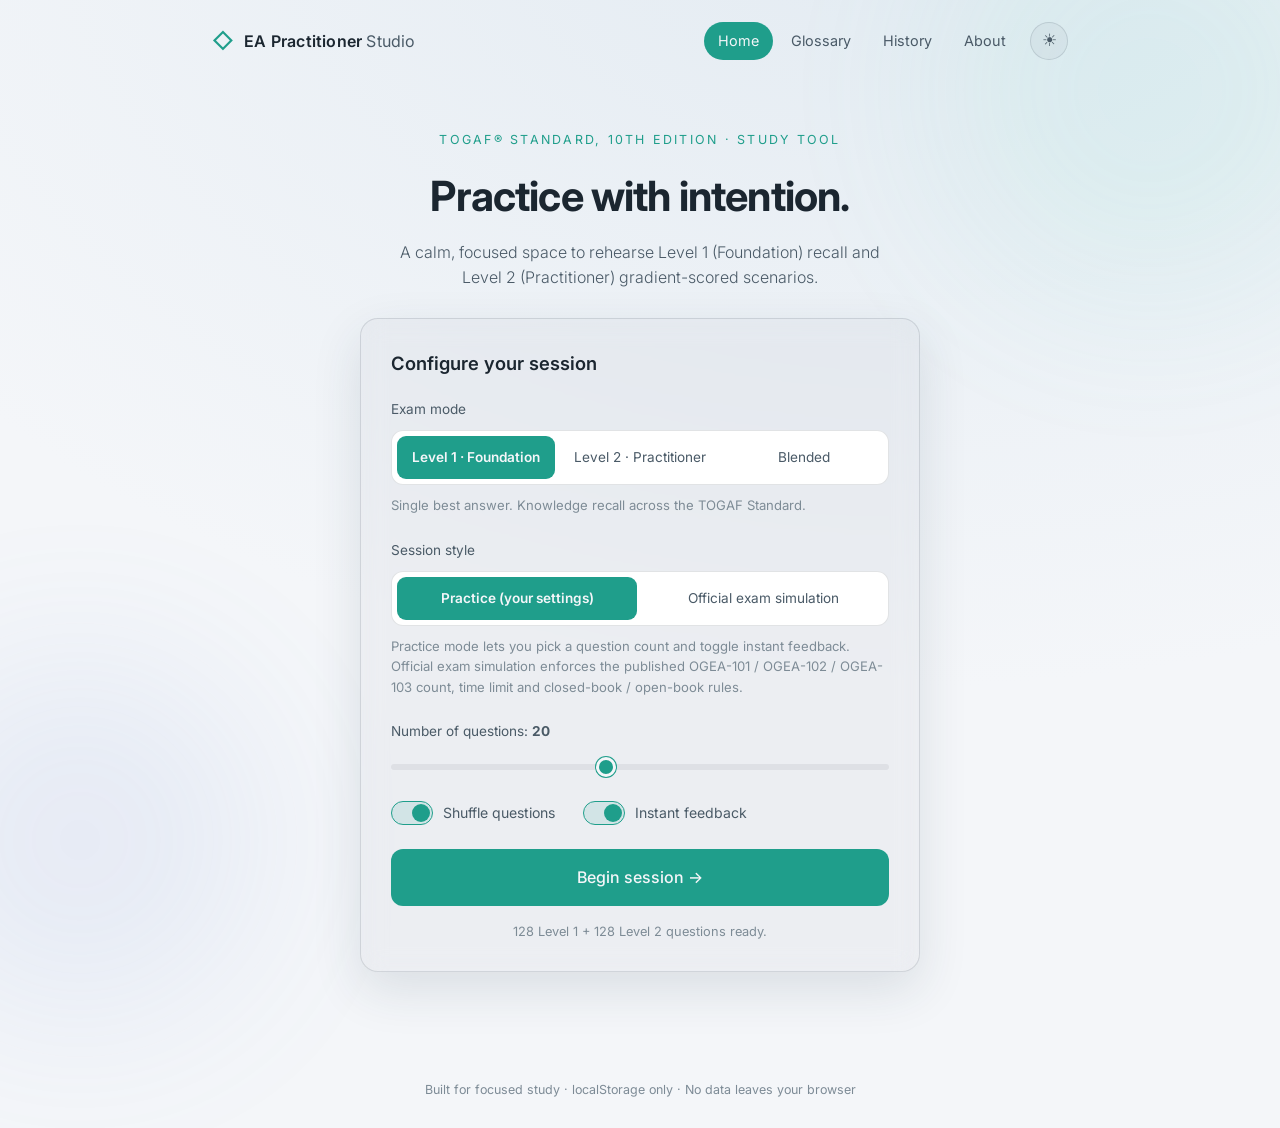
==== index.html @ 6265ef06 "Add files via upload" ====
<!DOCTYPE html>
<html lang="en">
<head>
  <meta charset="UTF-8" />
  <meta name="viewport" content="width=device-width, initial-scale=1.0" />
  <title>TOGAF® EA Practitioner — Mock Exam Studio</title>
  <link rel="icon" type="image/svg+xml" href="data:image/svg+xml,%3Csvg xmlns='http://www.w3.org/2000/svg' viewBox='0 0 64 64'%3E%3Crect width='64' height='64' rx='14' fill='%230f1418'/%3E%3Cpath d='M32 12 L50 44 L14 44 Z' fill='none' stroke='%237fd1c4' stroke-width='4' stroke-linejoin='round'/%3E%3Ccircle cx='32' cy='34' r='6' fill='%237fd1c4'/%3E%3C/svg%3E" />
  <link rel="preconnect" href="https://fonts.googleapis.com" />
  <link rel="preconnect" href="https://fonts.gstatic.com" crossorigin />
  <link href="https://fonts.googleapis.com/css2?family=Inter:wght@300;400;500;600;700&display=swap" rel="stylesheet" />
  <link rel="stylesheet" href="styles.css?v=8" />

  <script>
    // Apply saved/preferred theme before first paint to avoid a white-flash.
    // app.js syncs the toggle icon to whatever this script picked.
    (function () {
      try {
        var t = localStorage.getItem("togaf_exam_theme");
        if (!t) {
          t = (window.matchMedia && window.matchMedia("(prefers-color-scheme: light)").matches) ? "light" : "dark";
        }
        if (t === "light") document.documentElement.setAttribute("data-theme", "light");
      } catch (e) { /* ignore */ }
    })();
  </script>
</head>

<body>
  <div class="bg-orb orb-1"></div>
  <div class="bg-orb orb-2"></div>

  <header class="topbar">
    <div class="brand">
      <span class="brand-mark" aria-hidden="true">◇</span>
      <span class="brand-name">EA Practitioner <em>Studio</em></span>
    </div>
    <nav class="topnav" aria-label="Main navigation">
      <button type="button" class="nav-link" data-nav="home">Home</button>
      <button type="button" class="nav-link" data-nav="glossary">Glossary</button>
      <button type="button" class="nav-link" data-nav="history">History</button>
      <button type="button" class="nav-link" data-nav="about">About</button>
      <button type="button" class="theme-toggle" id="themeToggle" title="Toggle light / dark mode" aria-label="Toggle light or dark mode">
        <span class="theme-icon" aria-hidden="true">☾</span>
      </button>
    </nav>
  </header>

  <main id="app">

    <!-- HOME / SETUP -->
    <section class="view view-home" data-view="home">
      <div class="hero">
        <p class="eyebrow">TOGAF® Standard, 10th Edition · Study Tool</p>
        <h1>Practice with intention.</h1>
        <p class="sub">A calm, focused space to rehearse Level 1 (Foundation) recall and
          Level 2 (Practitioner) gradient-scored scenarios.</p>
      </div>

      <div class="card setup-card">
        <h2 class="card-title">Configure your session</h2>

        <div class="field">
          <span class="field-label" id="modeGroupLabel">Exam mode</span>
          <div class="seg" id="modeGroup" role="group" aria-labelledby="modeGroupLabel">
            <button type="button" class="seg-btn is-active" data-mode="1">Level 1 · Foundation</button>
            <button type="button" class="seg-btn" data-mode="2">Level 2 · Practitioner</button>
            <button type="button" class="seg-btn" data-mode="blended">Blended</button>
          </div>
          <p class="field-hint" id="modeHint">Single best answer. Knowledge recall across the TOGAF Standard.</p>
        </div>

        <div class="field">
          <span class="field-label" id="styleGroupLabel">Session style</span>
          <div class="seg" id="styleGroup" role="group" aria-labelledby="styleGroupLabel">
            <button type="button" class="seg-btn is-active" data-style="practice">Practice (your settings)</button>
            <button type="button" class="seg-btn" data-style="exam">Official exam simulation</button>
          </div>
          <p class="field-hint" id="styleHint">
            Practice mode lets you pick a question count and toggle instant feedback.
            Official exam simulation enforces the published OGEA-101 / OGEA-102 / OGEA-103
            count, time limit and closed-book / open-book rules.
          </p>
        </div>

        <div class="field" id="practiceFields">
          <label class="field-label" for="countRange">Number of questions: <strong id="countVal">20</strong></label>
          <input type="range" id="countRange" min="5" max="40" step="5" value="20" />
        </div>

        <div class="field field-row" id="practiceToggles">
          <label class="switch">
            <input type="checkbox" id="shuffleToggle" checked />
            <span class="switch-track"></span>
            <span class="switch-label">Shuffle questions</span>
          </label>
          <label class="switch">
            <input type="checkbox" id="instantToggle" checked />
            <span class="switch-track"></span>
            <span class="switch-label">Instant feedback</span>
          </label>
        </div>

        <div class="field exam-summary hidden" id="examSummary">
          <p class="field-hint" id="examSummaryText"></p>
        </div>

        <button type="button" class="btn btn-primary btn-lg" id="startBtn">Begin session →</button>
        <p class="bank-note" id="bankNote">Loading question banks…</p>
      </div>
    </section>

    <!-- QUIZ -->
    <section class="view view-quiz hidden" data-view="quiz">
      <div class="quiz-head">
        <div class="progress-meta">
          <span id="qCounter">Question 1 / 20</span>
          <span class="pill" id="qLevelPill">Level 1</span>
          <span class="pill pill-ghost" id="qTopic">Topic</span>
          <!-- Timer is intentionally aria-live="off" because it updates every
               second; #liveRegion below handles throttled announcements. -->
          <span class="pill pill-timer hidden" id="qTimer" aria-live="off">--:--</span>
        </div>
        <button type="button" class="btn btn-ghost btn-sm" id="quitBtn">Quit</button>
      </div>
      <div class="progress-bar"><div class="progress-fill" id="progressFill"></div></div>

      <div class="card quiz-card">
        <p class="q-text" id="qText"></p>
        <div class="options" id="optionsWrap"></div>
        <div class="feedback hidden" id="feedback"></div>
      </div>

      <div class="quiz-foot">
        <button type="button" class="btn btn-ghost" id="prevBtn">← Previous</button>
        <button type="button" class="btn btn-primary" id="nextBtn">Next →</button>
      </div>
    </section>

    <!-- RESULTS -->
    <section class="view view-results hidden" data-view="results">
      <div class="card result-card">
        <div class="score-ring" id="scoreRing">
          <div class="score-ring-inner">
            <span class="score-pct" id="scorePct">0%</span>
            <span class="score-lbl" id="scoreLbl">Score</span>
          </div>
        </div>
        <h2 id="resultVerdict">Session complete</h2>
        <p class="result-sub" id="resultSub"></p>
        <div class="result-stats" id="resultStats"></div>
        <div class="result-actions">
          <button type="button" class="btn btn-primary" id="reviewBtn">Review answers</button>
          <button type="button" class="btn btn-ghost" id="againBtn">New session</button>
        </div>
      </div>
      <div class="review-list hidden" id="reviewList" data-rendered="false"></div>
    </section>

    <!-- HISTORY -->
    <section class="view view-history hidden" data-view="history">
      <div class="view-header">
        <h2>Score history</h2>
        <div class="history-tools">
          <button type="button" class="btn btn-ghost btn-sm" id="exportBtn">Export JSON</button>
          <button type="button" class="btn btn-ghost btn-sm" id="clearBtn">Clear all</button>
        </div>
      </div>
      <div id="historyBody"></div>
    </section>

    <!-- GLOSSARY / DEFINITIONS -->
    <section class="view view-glossary hidden" data-view="glossary">
      <div class="view-header">
        <h2>Core concepts &amp; definitions</h2>
        <a class="btn btn-ghost btn-sm" href="https://pubs.opengroup.org/togaf-standard/" target="_blank" rel="noopener">Open TOGAF Standard ↗</a>
      </div>
      <p class="glossary-intro">Consult the building blocks of the TOGAF® Standard, 10th Edition. Each entry links
        to the relevant page of the official documentation. Use search or filter by category.</p>

      <div class="glossary-controls">
        <input type="search" id="glossarySearch" class="glossary-search" placeholder="Search terms (e.g. ADM, building block, governance)…" aria-label="Search glossary terms" />
        <div class="glossary-cats" id="glossaryCats" role="group" aria-label="Filter glossary by category"></div>
      </div>

      <!-- Recreated reference diagrams (original inline SVG, not copied artwork).
           SVG-scoped CSS lives in styles.css under "SVG diagram styling".
           Each card is click-to-zoom (see app.js wireDiagramZoom). -->
      <p class="diagram-hint">Click any diagram to enlarge.</p>
      <div class="diagram-deck" id="diagramDeck">
        <figure class="diagram-card">
          <figcaption>The ADM Cycle</figcaption>
          <svg viewBox="0 0 320 340" class="svg-diagram" role="img" aria-label="TOGAF ADM cycle diagram: Preliminary phase sits above the wheel of eight phases A through H, which connect clockwise around the central Requirements Management circle">
            <defs>
              <marker id="adm-arrowhead" markerWidth="8" markerHeight="8" refX="7" refY="3" orient="auto">
                <path d="M0,0 L7,3 L0,6 Z" fill="var(--accent)" />
              </marker>
            </defs>
            <g id="admRing"></g>
            <circle cx="160" cy="175" r="42" class="adm-core" />
            <text x="160" y="171" text-anchor="middle" class="adm-core-lbl">Requirements</text>
            <text x="160" y="185" text-anchor="middle" class="adm-core-lbl">Management</text>
          </svg>
        </figure>

        <figure class="diagram-card">
          <figcaption>Enterprise Continuum</figcaption>
          <svg viewBox="0 0 360 180" class="svg-diagram" role="img" aria-label="Enterprise Continuum diagram">
            <defs>
              <marker id="ec-arrowhead" markerWidth="8" markerHeight="8" refX="6" refY="3" orient="auto">
                <path d="M0,0 L6,3 L0,6 Z" fill="var(--accent)" />
              </marker>
            </defs>
            <text x="10" y="24" class="ec-row">Architecture Continuum</text>
            <rect x="10" y="30" width="70" height="34" rx="6" class="ec-box" /><text x="45" y="51" class="ec-lbl">Foundation</text>
            <rect x="98" y="30" width="70" height="34" rx="6" class="ec-box" /><text x="133" y="51" class="ec-lbl">Common</text>
            <rect x="186" y="30" width="70" height="34" rx="6" class="ec-box" /><text x="221" y="51" class="ec-lbl">Industry</text>
            <rect x="274" y="30" width="76" height="34" rx="6" class="ec-box" /><text x="312" y="51" class="ec-lbl">Org-Specific</text>
            <path d="M20 78 H 340" class="ec-arrow" marker-end="url(#ec-arrowhead)" />
            <text x="10" y="118" class="ec-row">Solutions Continuum</text>
            <rect x="10" y="124" width="70" height="34" rx="6" class="ec-box" /><text x="45" y="145" class="ec-lbl">Products</text>
            <rect x="98" y="124" width="70" height="34" rx="6" class="ec-box" /><text x="133" y="145" class="ec-lbl">Systems</text>
            <rect x="186" y="124" width="70" height="34" rx="6" class="ec-box" /><text x="221" y="145" class="ec-lbl">Industry</text>
            <rect x="274" y="124" width="76" height="34" rx="6" class="ec-box" /><text x="312" y="145" class="ec-lbl">Org-Specific</text>
          </svg>
        </figure>

        <figure class="diagram-card">
          <figcaption>ABB → realized by → SBB</figcaption>
          <svg viewBox="0 0 320 130" class="svg-diagram" role="img" aria-label="Building blocks relationship diagram">
            <defs>
              <marker id="bb-arrowhead" markerWidth="8" markerHeight="8" refX="6" refY="3" orient="auto">
                <path d="M0,0 L6,3 L0,6 Z" fill="var(--accent)" />
              </marker>
            </defs>
            <rect x="20" y="35" width="110" height="56" rx="10" class="bb-abb" />
            <text x="75" y="60" class="bb-lbl">ABB</text>
            <text x="75" y="76" class="bb-sub">requirements · logical</text>
            <path d="M132 63 H 188" class="bb-arrow" marker-end="url(#bb-arrowhead)" />
            <text x="160" y="54" class="bb-arrow-lbl">realized by</text>
            <rect x="190" y="35" width="110" height="56" rx="10" class="bb-sbb" />
            <text x="245" y="60" class="bb-lbl">SBB</text>
            <text x="245" y="76" class="bb-sub">product · physical</text>
          </svg>
        </figure>

        <figure class="diagram-card">
          <figcaption>Architecture Content Framework</figcaption>
          <svg viewBox="0 0 360 220" class="svg-diagram" role="img" aria-label="Architecture Content Framework: Deliverables contain Artifacts contain Building Blocks across the four architecture domains">
            <!-- Domain header band -->
            <rect x="10" y="10"  width="335" height="22" rx="5" class="cf-domain" />
            <text x="178" y="25" class="cf-domain-lbl">Business · Data · Application · Technology</text>
            <!-- Three nested layers -->
            <rect x="10" y="42"  width="335" height="55" rx="6" class="cf-deliv" />
            <text x="178" y="64" class="cf-lbl-h">Deliverables</text>
            <text x="178" y="82" class="cf-lbl-s">SoAW · Architecture Definition Document · Roadmap · Contract</text>
            <rect x="30" y="103" width="295" height="50" rx="6" class="cf-art" />
            <text x="178" y="124" class="cf-lbl-h">Artifacts</text>
            <text x="178" y="142" class="cf-lbl-s">Catalogs · Matrices · Diagrams</text>
            <rect x="50" y="160" width="255" height="50" rx="6" class="cf-bb" />
            <text x="178" y="181" class="cf-lbl-h">Building Blocks</text>
            <text x="178" y="199" class="cf-lbl-s">ABBs (logical) → realized by SBBs (physical)</text>
          </svg>
        </figure>

        <figure class="diagram-card">
          <figcaption>Architecture Repository</figcaption>
          <svg viewBox="0 0 420 250" class="svg-diagram" role="img" aria-label="Architecture Repository: six core parts holding architectures, requirements, references, standards, governance records, and solutions">
            <rect x="10" y="10" width="400" height="230" rx="10" class="repo-shell" />
            <text x="210" y="32" class="repo-title">Architecture Repository</text>
            <!-- 6 parts in a 3x2 grid (each box: 124w × 82h, 8px gutter) -->
            <g class="repo-cells">
              <rect x="22"  y="50"  width="124" height="82" rx="6" class="repo-cell" />
              <text x="84"  y="74"  class="repo-cell-h">Architecture</text>
              <text x="84"  y="90"  class="repo-cell-h">Landscape</text>
              <text x="84"  y="110" class="repo-cell-s">Strategic · Segment</text>
              <text x="84"  y="122" class="repo-cell-s">· Capability</text>

              <rect x="154" y="50"  width="124" height="82" rx="6" class="repo-cell" />
              <text x="216" y="74"  class="repo-cell-h">Architecture</text>
              <text x="216" y="90"  class="repo-cell-h">Requirements</text>
              <text x="216" y="110" class="repo-cell-s">authorised</text>
              <text x="216" y="122" class="repo-cell-s">requirements</text>

              <rect x="286" y="50"  width="124" height="82" rx="6" class="repo-cell" />
              <text x="348" y="74"  class="repo-cell-h">Reference</text>
              <text x="348" y="90"  class="repo-cell-h">Library</text>
              <text x="348" y="115" class="repo-cell-s">models · patterns</text>

              <rect x="22"  y="140" width="124" height="82" rx="6" class="repo-cell" />
              <text x="84"  y="164" class="repo-cell-h">Standards</text>
              <text x="84"  y="180" class="repo-cell-h">Library</text>
              <text x="84"  y="200" class="repo-cell-s">tech · biz ·</text>
              <text x="84"  y="212" class="repo-cell-s">regulatory</text>

              <rect x="154" y="140" width="124" height="82" rx="6" class="repo-cell" />
              <text x="216" y="164" class="repo-cell-h">Governance</text>
              <text x="216" y="180" class="repo-cell-h">Repository</text>
              <text x="216" y="200" class="repo-cell-s">decisions ·</text>
              <text x="216" y="212" class="repo-cell-s">dispensations</text>

              <rect x="286" y="140" width="124" height="82" rx="6" class="repo-cell" />
              <text x="348" y="164" class="repo-cell-h">Solutions</text>
              <text x="348" y="180" class="repo-cell-h">Landscape</text>
              <text x="348" y="205" class="repo-cell-s">deployed SBBs</text>
            </g>
          </svg>
        </figure>

        <figure class="diagram-card">
          <figcaption>ADM Iteration Cycles</figcaption>
          <svg viewBox="0 0 360 220" class="svg-diagram" role="img" aria-label="Four ADM iteration cycles: Context (Prelim and A), Development (B, C, D), Transition Planning (E and F), Governance (G and H)">
            <!-- Phase row -->
            <g class="iter-phases">
              <rect x="8"   y="80" width="34" height="36" rx="5" class="iter-ph" />
              <text x="25"  y="103" class="iter-ph-lbl">Pre</text>
              <rect x="48"  y="80" width="34" height="36" rx="5" class="iter-ph" />
              <text x="65"  y="103" class="iter-ph-lbl">A</text>
              <rect x="88"  y="80" width="34" height="36" rx="5" class="iter-ph iter-dev" />
              <text x="105" y="103" class="iter-ph-lbl">B</text>
              <rect x="128" y="80" width="34" height="36" rx="5" class="iter-ph iter-dev" />
              <text x="145" y="103" class="iter-ph-lbl">C</text>
              <rect x="168" y="80" width="34" height="36" rx="5" class="iter-ph iter-dev" />
              <text x="185" y="103" class="iter-ph-lbl">D</text>
              <rect x="208" y="80" width="34" height="36" rx="5" class="iter-ph" />
              <text x="225" y="103" class="iter-ph-lbl">E</text>
              <rect x="248" y="80" width="34" height="36" rx="5" class="iter-ph" />
              <text x="265" y="103" class="iter-ph-lbl">F</text>
              <rect x="288" y="80" width="34" height="36" rx="5" class="iter-ph" />
              <text x="305" y="103" class="iter-ph-lbl">G</text>
              <rect x="328" y="80" width="22" height="36" rx="5" class="iter-ph" />
              <text x="339" y="103" class="iter-ph-lbl">H</text>
            </g>
            <!-- Iteration brackets above (Context, Development) -->
            <path d="M12 64 H 82 V 76 H 12 Z" class="iter-bracket iter-ctx" />
            <text x="47"  y="58"  class="iter-bracket-lbl">Architecture Context</text>
            <path d="M92 64 H 202 V 76 H 92 Z" class="iter-bracket iter-devb" />
            <text x="147" y="58"  class="iter-bracket-lbl">Architecture Development</text>
            <!-- Iteration brackets below (Transition, Governance) -->
            <path d="M212 120 H 282 V 132 H 212 Z" class="iter-bracket iter-tran" />
            <text x="247" y="150" class="iter-bracket-lbl">Transition Planning</text>
            <path d="M292 120 H 350 V 132 H 292 Z" class="iter-bracket iter-gov" />
            <text x="321" y="150" class="iter-bracket-lbl">Governance</text>
            <text x="180" y="200" class="iter-foot">Requirements Management iterates throughout</text>
          </svg>
        </figure>

        <figure class="diagram-card">
          <figcaption>Architecture Landscape Levels</figcaption>
          <svg viewBox="0 0 360 210" class="svg-diagram" role="img" aria-label="Architecture Landscape: Strategic level is long-term and low detail, Segment is medium, Capability is short-term and high detail">
            <!-- Pyramid-style trapezoidal stack -->
            <polygon points="120,20 240,20 280,70 80,70"   class="land-strat" />
            <text x="180" y="50" class="land-lbl">Strategic</text>
            <polygon points="80,75 280,75 320,135 40,135"  class="land-seg" />
            <text x="180" y="110" class="land-lbl">Segment</text>
            <polygon points="40,140 320,140 355,200 5,200" class="land-cap" />
            <text x="180" y="175" class="land-lbl">Capability</text>
            <!-- Axis annotations -->
            <text x="345" y="35"  class="land-axis" text-anchor="end">long term · low detail</text>
            <text x="345" y="195" class="land-axis" text-anchor="end">short term · high detail</text>
          </svg>
        </figure>

        <figure class="diagram-card">
          <figcaption>Stakeholder Power / Interest</figcaption>
          <svg viewBox="0 0 360 220" class="svg-diagram" role="img" aria-label="Stakeholder Power versus Interest matrix: four quadrants — Keep Satisfied, Key Players, Minimal Effort, Keep Informed">
            <!-- Four quadrants -->
            <rect x="60"  y="20"  width="130" height="80" class="sm-q sm-ks" />
            <text x="125" y="50"  class="sm-q-h">Keep Satisfied</text>
            <text x="125" y="68"  class="sm-q-s">high power</text>
            <text x="125" y="82"  class="sm-q-s">low interest</text>
            <rect x="190" y="20"  width="130" height="80" class="sm-q sm-kp" />
            <text x="255" y="50"  class="sm-q-h">Key Players</text>
            <text x="255" y="68"  class="sm-q-s">high power</text>
            <text x="255" y="82"  class="sm-q-s">high interest · manage closely</text>
            <rect x="60"  y="100" width="130" height="80" class="sm-q sm-me" />
            <text x="125" y="130" class="sm-q-h">Minimal Effort</text>
            <text x="125" y="148" class="sm-q-s">low power</text>
            <text x="125" y="162" class="sm-q-s">low interest</text>
            <rect x="190" y="100" width="130" height="80" class="sm-q sm-ki" />
            <text x="255" y="130" class="sm-q-h">Keep Informed</text>
            <text x="255" y="148" class="sm-q-s">low power</text>
            <text x="255" y="162" class="sm-q-s">high interest</text>
            <!-- Axes -->
            <text x="40"  y="100" class="sm-axis" transform="rotate(-90 40 100)">Power</text>
            <text x="190" y="205" class="sm-axis" text-anchor="middle">Interest</text>
          </svg>
        </figure>

        <figure class="diagram-card">
          <figcaption>Architecture Partitioning</figcaption>
          <svg viewBox="0 0 360 200" class="svg-diagram" role="img" aria-label="Architecture Partitioning: four partition criteria — Subject Matter, Time, Depth, Maturity">
            <rect x="10" y="10" width="340" height="180" rx="10" class="part-shell" />
            <text x="180" y="34" class="part-title">Partitioning criteria</text>
            <g class="part-cells">
              <rect x="24"  y="50"  width="150" height="60" rx="6" class="part-cell" />
              <text x="99"  y="76"  class="part-cell-h">Subject Matter</text>
              <text x="99"  y="94"  class="part-cell-s">apps · depts · products · sites</text>

              <rect x="186" y="50"  width="150" height="60" rx="6" class="part-cell" />
              <text x="261" y="76"  class="part-cell-h">Time</text>
              <text x="261" y="94"  class="part-cell-s">baseline · transition · target</text>

              <rect x="24"  y="118" width="150" height="60" rx="6" class="part-cell" />
              <text x="99"  y="144" class="part-cell-h">Depth</text>
              <text x="99"  y="162" class="part-cell-s">summary → fully elaborated</text>

              <rect x="186" y="118" width="150" height="60" rx="6" class="part-cell" />
              <text x="261" y="144" class="part-cell-h">Maturity / Volatility</text>
              <text x="261" y="162" class="part-cell-s">stable vs. changing scope</text>
            </g>
          </svg>
        </figure>
      </div>

      <div class="glossary-list" id="glossaryList"></div>
    </section>

    <!-- ABOUT -->
    <section class="view view-about hidden" data-view="about">
      <div class="card about-card">
        <h2>About this tool</h2>
        <p>A self-study practice environment modeled on the format of the
          <strong>TOGAF® EA Practitioner</strong> certification (TOGAF Standard, 10th Edition).</p>
        <ul class="about-list">
          <li><strong>Level 1 (Foundation):</strong> single-best-answer recall questions, every item
            referenced back to the C220 evaluation bundle.</li>
          <li><strong>Level 2 (Practitioner):</strong> scenario questions with the official OGEA-102
            gradient: <strong>best = 5, second-best = 3, third-best = 1, distractor = 0</strong>.</li>
          <li><strong>Blended:</strong> mixes both levels in one practice session.</li>
          <li><strong>Official exam simulation:</strong> enforces the published OGEA-101 (40 q / 60 min /
            closed book), OGEA-102 (8 q / 90 min / open book) or OGEA-103 combined (48 q / 150 min)
            structure with a visible timer. Pass mark is 60% in each part.</li>
        </ul>
        <p class="disclaimer">⚠️ All questions are <strong>original study material</strong>.
          They are not real exam questions and reproduce no proprietary Open Group content.
          For authentic practice exams use The Open Group or accredited training providers.
          TOGAF® is a registered trademark of The Open Group.</p>
        <p class="disclaimer">Score history is stored locally in your browser (localStorage)
          and never leaves your machine. Use “Export JSON” in History to save a file copy.</p>
      </div>
    </section>

  </main>

  <!-- Diagram zoom modal — populated by app.js when a diagram card is clicked. -->
  <div id="diagramModal" class="diagram-modal hidden" role="dialog" aria-modal="true" aria-labelledby="diagramModalTitle">
    <div class="diagram-modal-backdrop" data-close="1"></div>
    <div class="diagram-modal-panel" role="document">
      <div class="diagram-modal-head">
        <h3 id="diagramModalTitle" class="diagram-modal-title"></h3>
        <button type="button" id="diagramModalClose" class="diagram-modal-close" aria-label="Close diagram">×</button>
      </div>
      <div id="diagramModalBody" class="diagram-modal-body"></div>
    </div>
  </div>

  <!-- Screen-reader announcer used by app.js for throttled timer milestones. -->
  <div id="liveRegion" class="sr-only" aria-live="polite" aria-atomic="true"></div>

  <footer class="footer">Built for focused study · localStorage only · No data leaves your browser</footer>

  <script src="data/questions_level1.js?v=3"></script>
  <script src="data/questions_level2.js?v=3"></script>
  <script src="data/glossary.js?v=3"></script>
  <script src="app.js?v=7"></script>
</body>
</html>
---- styles.css ----
:root {
  --bg: #0f1418;
  --bg-soft: #141b21;
  --surface: rgba(255, 255, 255, 0.04);
  --surface-2: rgba(255, 255, 255, 0.06);
  --border: rgba(255, 255, 255, 0.08);
  --text: #e8edf1;
  --text-dim: #9aa7b1;
  --text-faint: #6b7882;
  --accent: #7fd1c4;
  --accent-2: #a7b8d8;
  --accent-soft: rgba(127, 209, 196, 0.14);
  --good: #7fd1a4;
  --warn: #e6c27a;
  --bad: #e08a8a;
  --radius: 18px;
  --radius-sm: 12px;
  --shadow: 0 20px 60px rgba(0, 0, 0, 0.4);
  --ease: cubic-bezier(0.22, 1, 0.36, 1);
  --orb-opacity: 0.18;
  --body-grad-top: #1a242c;
}

/* ---------- light theme ---------- */
[data-theme="light"] {
  --bg: #f4f6f9;
  --bg-soft: #ffffff;
  --surface: rgba(15, 28, 40, 0.03);
  --surface-2: rgba(15, 28, 40, 0.06);
  --border: rgba(15, 28, 40, 0.12);
  --text: #1b2630;
  --text-dim: #4a5a67;
  --text-faint: #7d8b96;
  --accent: #1f9e8b;
  --accent-2: #5b6fa6;
  --accent-soft: rgba(31, 158, 139, 0.12);
  --good: #2f9e6a;
  --warn: #b8862f;
  --bad: #c75151;
  --shadow: 0 18px 50px rgba(31, 54, 74, 0.12);
  --orb-opacity: 0.10;
  --body-grad-top: #e3ebf2;
}

/* Smooth transition when switching themes. The `.review-item` / `.hist-row`
   selectors are intentionally omitted — long history or review lists would
   thrash on theme toggle. Inheritance handles their colour change. */
body, .card, .option, .seg, .btn {
  transition: background 0.3s var(--ease), color 0.3s var(--ease), border-color 0.3s var(--ease);
}

/* Visible focus ring for keyboard users; mouse-only clicks stay quiet. */
:focus-visible {
  outline: 2px solid var(--accent);
  outline-offset: 2px;
  border-radius: 4px;
}

/* Screen-reader-only live region (used by app.js for timer milestones). */
.sr-only {
  position: absolute;
  width: 1px; height: 1px;
  padding: 0; margin: -1px;
  overflow: hidden; clip: rect(0, 0, 0, 0);
  white-space: nowrap; border: 0;
}


* { box-sizing: border-box; margin: 0; padding: 0; }

body {
  font-family: 'Inter', system-ui, -apple-system, sans-serif;
  background: radial-gradient(1200px 800px at 70% -10%, var(--body-grad-top), var(--bg));

  color: var(--text);
  min-height: 100vh;
  line-height: 1.55;
  -webkit-font-smoothing: antialiased;
  overflow-x: hidden;
}

/* ambient orbs */
.bg-orb {
  position: fixed;
  border-radius: 50%;
  filter: blur(90px);
  opacity: var(--orb-opacity);
  z-index: 0;

  pointer-events: none;
}
.orb-1 { width: 420px; height: 420px; background: #5fd6c2; top: -120px; right: -80px; }
.orb-2 { width: 360px; height: 360px; background: #6f8fd6; bottom: -120px; left: -100px; }

/* topbar */
.topbar {
  position: relative; z-index: 2;
  display: flex; align-items: center; justify-content: space-between;
  padding: 22px 32px;
  max-width: 920px; margin: 0 auto;
}
.brand { display: flex; align-items: center; gap: 10px; font-weight: 600; letter-spacing: 0.2px; }
.brand-mark { color: var(--accent); font-size: 1.3rem; }
.brand-name em { color: var(--text-dim); font-style: normal; font-weight: 400; }
.topnav { display: flex; gap: 4px; }
.nav-link {
  background: none; border: none; color: var(--text-dim); cursor: pointer;
  font: inherit; font-size: 0.9rem; padding: 8px 14px; border-radius: 999px;
  transition: all 0.25s var(--ease);
}
.nav-link:hover { color: var(--text); background: var(--surface); }
.nav-link.is-active { color: var(--bg); background: var(--accent); }

/* theme toggle */
.theme-toggle {
  background: var(--surface); border: 1px solid var(--border);
  color: var(--text-dim); cursor: pointer;
  width: 38px; height: 38px; border-radius: 999px; margin-left: 6px;
  display: grid; place-items: center; font-size: 1.05rem;
  transition: all 0.25s var(--ease);
}
.theme-toggle:hover { color: var(--text); background: var(--surface-2); border-color: var(--accent); }
.theme-toggle .theme-icon { line-height: 1; }


main { position: relative; z-index: 1; max-width: 920px; margin: 0 auto; padding: 12px 32px 80px; }

.hidden { display: none !important; }

/* hero */
.hero { text-align: center; padding: 36px 0 28px; }
.eyebrow { color: var(--accent); font-size: 0.78rem; letter-spacing: 0.18em; text-transform: uppercase; margin-bottom: 14px; }
.hero h1 { font-size: 2.6rem; font-weight: 700; letter-spacing: -0.02em; margin-bottom: 12px; }
.hero .sub { color: var(--text-dim); max-width: 520px; margin: 0 auto; font-weight: 300; }

/* card */
.card {
  background: var(--surface);
  border: 1px solid var(--border);
  border-radius: var(--radius);
  padding: 30px;
  backdrop-filter: blur(12px);
  box-shadow: var(--shadow);
}
.card-title { font-size: 1.15rem; font-weight: 600; margin-bottom: 22px; }
.setup-card { max-width: 560px; margin: 0 auto; }

/* fields */
.field { margin-bottom: 24px; }
.field-label { display: block; font-size: 0.85rem; color: var(--text-dim); margin-bottom: 10px; }
.field-hint { font-size: 0.82rem; color: var(--text-faint); margin-top: 10px; }
.field-row { display: flex; gap: 28px; flex-wrap: wrap; }

/* segmented control */
.seg { display: flex; gap: 6px; background: var(--bg-soft); border: 1px solid var(--border); border-radius: var(--radius-sm); padding: 5px; }
.seg-btn {
  flex: 1; background: none; border: none; color: var(--text-dim); cursor: pointer;
  font: inherit; font-size: 0.85rem; padding: 11px 8px; border-radius: 9px;
  transition: all 0.25s var(--ease);
}
.seg-btn:hover { color: var(--text); }
.seg-btn.is-active { background: var(--accent); color: var(--bg); font-weight: 600; }

/* range */
input[type=range] {
  width: 100%; height: 6px; border-radius: 99px; appearance: none;
  background: var(--surface-2); outline: none; cursor: pointer;
}
input[type=range]::-webkit-slider-thumb {
  appearance: none; width: 20px; height: 20px; border-radius: 50%;
  background: var(--accent); border: 3px solid var(--bg); cursor: pointer;
  box-shadow: 0 0 0 1px var(--accent);
}

/* switch */
.switch { display: flex; align-items: center; gap: 10px; cursor: pointer; user-select: none; }
.switch input { display: none; }
.switch-track { width: 42px; height: 24px; border-radius: 99px; background: var(--surface-2); border: 1px solid var(--border); position: relative; transition: all 0.25s var(--ease); }
.switch-track::after { content: ''; position: absolute; top: 2px; left: 2px; width: 18px; height: 18px; border-radius: 50%; background: var(--text-faint); transition: all 0.25s var(--ease); }
.switch input:checked + .switch-track { background: var(--accent-soft); border-color: var(--accent); }
.switch input:checked + .switch-track::after { left: 20px; background: var(--accent); }
.switch-label { font-size: 0.88rem; color: var(--text-dim); }

/* buttons */
.btn { font: inherit; cursor: pointer; border-radius: var(--radius-sm); padding: 12px 22px; border: 1px solid transparent; transition: all 0.22s var(--ease); font-weight: 500; }
.btn:active { transform: translateY(1px); }
.btn-primary { background: var(--accent); color: var(--bg); }
.btn-primary:hover { box-shadow: 0 8px 24px var(--accent-soft); filter: brightness(1.05); }
.btn-ghost { background: transparent; border-color: var(--border); color: var(--text-dim); }
.btn-ghost:hover { color: var(--text); background: var(--surface); }
.btn-lg { width: 100%; padding: 15px; font-size: 1rem; }
.btn-sm { padding: 8px 14px; font-size: 0.82rem; }
.bank-note { text-align: center; font-size: 0.8rem; color: var(--text-faint); margin-top: 16px; }

/* quiz */
.quiz-head { display: flex; align-items: center; justify-content: space-between; margin: 14px 0; }
.progress-meta { display: flex; align-items: center; gap: 12px; font-size: 0.85rem; color: var(--text-dim); flex-wrap: wrap; }
.pill { background: var(--accent-soft); color: var(--accent); padding: 4px 12px; border-radius: 99px; font-size: 0.74rem; font-weight: 600; }
.pill-ghost { background: var(--surface-2); color: var(--text-dim); font-weight: 400; }
.pill-l2 { background: rgba(167, 184, 216, 0.16); color: var(--accent-2); }
.pill-timer { background: var(--surface-2); color: var(--text); font-family: ui-monospace, SFMono-Regular, Menlo, monospace; font-variant-numeric: tabular-nums; letter-spacing: 0.05em; }
.pill-timer.timer-warn { background: rgba(230, 194, 122, 0.18); color: var(--warn); }
.pill-timer.timer-crit { background: rgba(224, 138, 138, 0.18); color: var(--bad); }
.exam-summary { background: var(--surface-2); border: 1px solid var(--border); border-left: 3px solid var(--accent); padding: 12px 14px; border-radius: var(--radius-sm); }
.exam-summary p { margin: 0; color: var(--text); font-size: 0.86rem; }
.progress-bar { height: 5px; background: var(--surface-2); border-radius: 99px; overflow: hidden; margin-bottom: 22px; }
.progress-fill { height: 100%; width: 0%; background: linear-gradient(90deg, var(--accent), #9ad6cc); border-radius: 99px; transition: width 0.4s var(--ease); }

.quiz-card { animation: rise 0.4s var(--ease); }
@keyframes rise { from { opacity: 0; transform: translateY(10px); } to { opacity: 1; transform: none; } }
.q-text { font-size: 1.18rem; line-height: 1.5; margin-bottom: 24px; font-weight: 400; }
.q-text strong { color: var(--accent); font-weight: 600; }

.options { display: flex; flex-direction: column; gap: 12px; }
.option {
  display: flex; align-items: flex-start; gap: 14px; text-align: left;
  background: var(--bg-soft); border: 1px solid var(--border); border-radius: var(--radius-sm);
  padding: 16px 18px; cursor: pointer; font: inherit; color: var(--text);
  transition: all 0.2s var(--ease); width: 100%;
}
.option:hover:not(.locked) { border-color: var(--accent); background: var(--surface-2); }
.option .opt-key { flex-shrink: 0; width: 26px; height: 26px; border-radius: 7px; background: var(--surface-2); display: grid; place-items: center; font-size: 0.8rem; font-weight: 600; color: var(--text-dim); }
.option .opt-text { flex: 1; min-width: 0; }
.option.selected { border-color: var(--accent); background: var(--accent-soft); }
.option.selected .opt-key { background: var(--accent); color: var(--bg); }
.option.correct { border-color: var(--good); background: rgba(127, 209, 164, 0.12); }
.option.correct .opt-key { background: var(--good); color: var(--bg); }
.option.partial { border-color: var(--warn); background: rgba(230, 194, 122, 0.12); }
.option.partial .opt-key { background: var(--warn); color: var(--bg); }
.option.wrong { border-color: var(--bad); background: rgba(224, 138, 138, 0.1); }
.option.wrong .opt-key { background: var(--bad); color: var(--bg); }
.option.locked { cursor: default; }
.opt-score { margin-left: auto; font-size: 0.74rem; font-weight: 600; color: var(--text-faint); white-space: nowrap; }

.feedback { margin-top: 20px; padding: 16px 18px; border-radius: var(--radius-sm); background: var(--surface-2); border-left: 3px solid var(--accent); font-size: 0.9rem; color: var(--text-dim); animation: rise 0.3s var(--ease); }
.feedback strong { color: var(--text); }

.quiz-foot { display: flex; justify-content: space-between; margin-top: 22px; gap: 12px; }

/* results */
.result-card { text-align: center; max-width: 560px; margin: 24px auto; }
.score-ring { width: 150px; height: 150px; border-radius: 50%; margin: 0 auto 22px; display: grid; place-items: center; background: conic-gradient(var(--accent) var(--pct, 0%), var(--surface-2) 0); transition: all 0.8s var(--ease); }
.score-ring-inner { width: 116px; height: 116px; border-radius: 50%; background: var(--bg-soft); display: grid; place-items: center; }
.score-pct { font-size: 2rem; font-weight: 700; }
.score-lbl { font-size: 0.72rem; color: var(--text-faint); text-transform: uppercase; letter-spacing: 0.12em; }
#resultVerdict { font-size: 1.5rem; margin-bottom: 8px; }
.result-sub { color: var(--text-dim); margin-bottom: 22px; }
.result-stats { display: flex; justify-content: center; gap: 14px; flex-wrap: wrap; margin-bottom: 26px; }
.stat { background: var(--bg-soft); border: 1px solid var(--border); border-radius: var(--radius-sm); padding: 14px 20px; min-width: 96px; }
.stat-num { font-size: 1.4rem; font-weight: 700; }
.stat-lbl { font-size: 0.74rem; color: var(--text-faint); }
.result-actions { display: flex; gap: 12px; justify-content: center; }

.review-list { margin-top: 30px; display: flex; flex-direction: column; gap: 16px; }
.review-item { background: var(--surface); border: 1px solid var(--border); border-radius: var(--radius-sm); padding: 20px; }
.review-q { font-weight: 500; margin-bottom: 14px; }
.review-q strong { color: var(--accent); }
.review-opt { padding: 9px 14px; border-radius: 9px; font-size: 0.88rem; margin-bottom: 8px; border: 1px solid var(--border); display: flex; gap: 8px; }
.review-opt.correct { background: rgba(127,209,164,0.12); border-color: var(--good); }
.review-opt.partial { background: rgba(230,194,122,0.12); border-color: var(--warn); }
.review-opt.chosen-wrong { background: rgba(224,138,138,0.1); border-color: var(--bad); }
.review-expl { font-size: 0.84rem; color: var(--text-dim); margin-top: 10px; padding-top: 10px; border-top: 1px solid var(--border); }
.review-ref { font-size: 0.78rem; color: var(--text-faint); margin-top: 8px; font-style: italic; }
.review-ref strong { color: var(--text-dim); font-style: normal; }
.review-opt-score { margin-left: auto; color: var(--text-faint); }

/* history */
.view-header { display: flex; align-items: center; justify-content: space-between; margin: 18px 0 22px; }
.view-header h2 { font-size: 1.4rem; }
.history-tools { display: flex; gap: 8px; }
.hist-row { display: flex; align-items: center; gap: 16px; background: var(--surface); border: 1px solid var(--border); border-radius: var(--radius-sm); padding: 16px 20px; margin-bottom: 12px; }
.hist-badge { width: 52px; height: 52px; border-radius: 12px; display: grid; place-items: center; font-weight: 700; font-size: 1rem; flex-shrink: 0; color: var(--bg); }
.hist-badge-good { background: var(--good); }
.hist-badge-warn { background: var(--warn); }
.hist-badge-bad  { background: var(--bad); }
.hist-meta { flex: 1; min-width: 0; }
.hist-mode { font-weight: 600; }
.hist-date { font-size: 0.8rem; color: var(--text-faint); }
.hist-score { text-align: right; font-weight: 700; font-size: 1.1rem; }
.hist-score small { display: block; font-weight: 400; font-size: 0.74rem; color: var(--text-faint); }
.empty { text-align: center; color: var(--text-faint); padding: 50px 0; }

/* about */
.about-card { max-width: 640px; margin: 24px auto; }
.about-card h2 { margin-bottom: 16px; }
.about-card p { color: var(--text-dim); margin-bottom: 14px; }
.about-list { margin: 0 0 18px 18px; color: var(--text-dim); }
.about-list li { margin-bottom: 8px; }
.disclaimer { font-size: 0.84rem; color: var(--text-faint); background: var(--bg-soft); border-radius: var(--radius-sm); padding: 14px 16px; border: 1px solid var(--border); }

/* glossary */
.glossary-intro { color: var(--text-dim); max-width: 720px; margin-bottom: 22px; font-size: 0.92rem; }
.glossary-controls { display: flex; flex-direction: column; gap: 14px; margin-bottom: 26px; }
.glossary-search {
  width: 100%; font: inherit; font-size: 0.95rem; color: var(--text);
  background: var(--bg-soft); border: 1px solid var(--border); border-radius: var(--radius-sm);
  padding: 13px 16px; outline: none; transition: border-color 0.2s var(--ease);
}
.glossary-search:focus { border-color: var(--accent); }
.glossary-search::placeholder { color: var(--text-faint); }
.glossary-cats { display: flex; flex-wrap: wrap; gap: 8px; }
.cat-chip {
  font: inherit; font-size: 0.8rem; cursor: pointer; color: var(--text-dim);
  background: var(--surface); border: 1px solid var(--border); border-radius: 999px;
  padding: 6px 14px; transition: all 0.2s var(--ease);
}
.cat-chip:hover { color: var(--text); border-color: var(--accent); }
.cat-chip.is-active { background: var(--accent); color: var(--bg); border-color: var(--accent); font-weight: 600; }
.cat-chip-diagrams { border-style: dashed; }
.cat-chip-diagrams::before { content: "▦"; margin-right: 6px; opacity: 0.75; }

/* diagram deck */
.diagram-hint { font-size: 0.78rem; color: var(--text-faint); margin-bottom: 10px; font-style: italic; }
.diagram-deck { display: grid; grid-template-columns: repeat(auto-fit, minmax(240px, 1fr)); gap: 16px; margin-bottom: 30px; }
.diagram-deck-only { grid-template-columns: repeat(auto-fit, minmax(320px, 1fr)); gap: 20px; margin-bottom: 40px; }
.diagram-deck-only .svg-diagram { max-height: 320px; }
.diagram-card {
  background: var(--surface); border: 1px solid var(--border); border-radius: var(--radius-sm);
  padding: 18px; text-align: center;
  cursor: zoom-in; transition: all 0.2s var(--ease); position: relative;
}
.diagram-card:hover { border-color: var(--accent); transform: translateY(-2px); box-shadow: 0 6px 20px rgba(0,0,0,0.18); }
.diagram-card:focus-visible { border-color: var(--accent); outline: 2px solid var(--accent); outline-offset: 2px; }
.diagram-card::after {
  content: "⤢"; position: absolute; top: 8px; right: 10px;
  font-size: 0.85rem; color: var(--text-faint); opacity: 0;
  transition: opacity 0.2s var(--ease); pointer-events: none;
}
.diagram-card:hover::after, .diagram-card:focus-visible::after { opacity: 1; }
.diagram-card figcaption { font-size: 0.82rem; color: var(--text-dim); margin-bottom: 12px; font-weight: 600; }
.svg-diagram { width: 100%; height: auto; max-height: 240px; pointer-events: none; }

/* diagram zoom modal */
.diagram-modal {
  position: fixed; inset: 0; z-index: 1000;
  display: grid; place-items: center; padding: 24px;
  animation: fade-in 0.2s var(--ease);
}
@keyframes fade-in { from { opacity: 0; } to { opacity: 1; } }
.diagram-modal-backdrop {
  position: absolute; inset: 0;
  background: rgba(0, 0, 0, 0.6); backdrop-filter: blur(4px);
}
.diagram-modal-panel {
  position: relative; z-index: 1;
  background: var(--bg-soft); border: 1px solid var(--border); border-radius: var(--radius);
  box-shadow: var(--shadow);
  max-width: min(960px, 95vw); width: 100%;
  max-height: 92vh; display: flex; flex-direction: column;
  animation: rise 0.25s var(--ease);
}
.diagram-modal-head {
  display: flex; align-items: center; justify-content: space-between;
  padding: 18px 24px; border-bottom: 1px solid var(--border);
}
.diagram-modal-title { font-size: 1.05rem; font-weight: 600; color: var(--text); margin: 0; }
.diagram-modal-close {
  background: var(--surface); border: 1px solid var(--border);
  color: var(--text-dim); cursor: pointer;
  width: 36px; height: 36px; border-radius: 999px;
  display: grid; place-items: center; font-size: 1.4rem; line-height: 1;
  transition: all 0.2s var(--ease);
}
.diagram-modal-close:hover { color: var(--text); background: var(--surface-2); border-color: var(--accent); }
.diagram-modal-body {
  padding: 28px 32px; overflow: auto; display: grid; place-items: center;
  flex: 1; min-height: 0;
}
.svg-diagram-zoomed {
  width: 100%; height: auto;
  max-width: min(880px, 88vw);
  max-height: 72vh;
}

/* glossary entries */
.glossary-list { display: flex; flex-direction: column; gap: 12px; }
.gloss-item { background: var(--surface); border: 1px solid var(--border); border-radius: var(--radius-sm); padding: 18px 20px; }
.gloss-head { display: flex; align-items: baseline; gap: 12px; flex-wrap: wrap; margin-bottom: 8px; }
.gloss-term { font-size: 1.02rem; font-weight: 600; color: var(--text); }
.gloss-cat { font-size: 0.7rem; text-transform: uppercase; letter-spacing: 0.08em; color: var(--accent); background: var(--accent-soft); padding: 3px 10px; border-radius: 999px; }
.gloss-def { color: var(--text-dim); font-size: 0.92rem; margin-bottom: 12px; }
.gloss-doc { display: inline-flex; align-items: center; gap: 5px; font-size: 0.82rem; color: var(--accent); text-decoration: none; }
.gloss-doc:hover { text-decoration: underline; }
.gloss-empty { text-align: center; color: var(--text-faint); padding: 40px 0; }
mark { background: var(--accent-soft); color: var(--accent); border-radius: 3px; padding: 0 2px; }

.footer { position: relative; z-index: 1; text-align: center; color: var(--text-faint); font-size: 0.78rem; padding: 28px; }


@media (max-width: 560px) {
  .hero h1 { font-size: 2rem; }
  main, .topbar { padding-left: 18px; padding-right: 18px; }
  .seg { flex-direction: column; }
  .result-actions { flex-direction: column; }
}

/* ---------- SVG diagram styling ----------
   Scoped to .svg-diagram to keep these rules from leaking. Previously these
   lived inline inside <svg><defs><style> blocks in index.html. */
.svg-diagram .adm-seg { fill: var(--surface-2); stroke: var(--border); stroke-width: 1; }
.svg-diagram .adm-lbl { fill: var(--text-dim); font-size: 8.5px; font-family: Inter, sans-serif; }
.svg-diagram .adm-lbl-key { fill: var(--accent); font-size: 10px; font-weight: 700; font-family: Inter, sans-serif; }
.svg-diagram .adm-core { fill: var(--accent-soft); stroke: var(--accent); }
.svg-diagram .adm-core-lbl { fill: var(--accent); font-size: 10px; font-weight: 600; font-family: Inter, sans-serif; }
.svg-diagram .adm-arrow { fill: none; stroke: var(--accent); stroke-width: 1.5; opacity: 0.7; }
.svg-diagram .adm-prelim { fill: var(--accent-soft); stroke: var(--accent); stroke-width: 1.5; }
.svg-diagram .adm-prelim-lbl { fill: var(--accent); font-size: 11px; font-weight: 700; font-family: Inter, sans-serif; }
.svg-diagram .adm-connector { fill: none; stroke: var(--accent); stroke-width: 1.5; opacity: 0.85; }

.svg-diagram .ec-box { fill: var(--surface-2); stroke: var(--border); }
.svg-diagram .ec-lbl { fill: var(--text); font-size: 11px; font-family: Inter, sans-serif; text-anchor: middle; }
.svg-diagram .ec-row { fill: var(--text-dim); font-size: 10px; font-family: Inter, sans-serif; }
.svg-diagram .ec-arrow { fill: none; stroke: var(--accent); stroke-width: 2; }

.svg-diagram .bb-abb { fill: var(--accent-soft); stroke: var(--accent); }
.svg-diagram .bb-sbb { fill: var(--surface-2); stroke: var(--border); }
.svg-diagram .bb-lbl { fill: var(--text); font-size: 12px; font-family: Inter, sans-serif; text-anchor: middle; }
.svg-diagram .bb-sub { fill: var(--text-dim); font-size: 9px; font-family: Inter, sans-serif; text-anchor: middle; }
.svg-diagram .bb-arrow { fill: none; stroke: var(--accent); stroke-width: 2; }
.svg-diagram .bb-arrow-lbl { fill: var(--text-dim); font-size: 10px; font-family: Inter, sans-serif; text-anchor: middle; }

/* Content Framework */
.svg-diagram .cf-domain { fill: var(--accent); }
.svg-diagram .cf-domain-lbl { fill: var(--bg); font-size: 11px; font-weight: 600; font-family: Inter, sans-serif; text-anchor: middle; }
.svg-diagram .cf-deliv { fill: var(--surface-2); stroke: var(--border); }
.svg-diagram .cf-art   { fill: var(--accent-soft); stroke: var(--accent); }
.svg-diagram .cf-bb    { fill: var(--surface-2); stroke: var(--accent-2); }
.svg-diagram .cf-lbl-h { fill: var(--text); font-size: 12px; font-weight: 600; font-family: Inter, sans-serif; text-anchor: middle; }
.svg-diagram .cf-lbl-s { fill: var(--text-dim); font-size: 9.5px; font-family: Inter, sans-serif; text-anchor: middle; }

/* Architecture Repository */
.svg-diagram .repo-shell { fill: var(--surface); stroke: var(--border); }
.svg-diagram .repo-title { fill: var(--accent); font-size: 12px; font-weight: 600; font-family: Inter, sans-serif; text-anchor: middle; }
.svg-diagram .repo-cell  { fill: var(--bg-soft); stroke: var(--border); }
.svg-diagram .repo-cell-h { fill: var(--text); font-size: 10.5px; font-weight: 600; font-family: Inter, sans-serif; text-anchor: middle; }
.svg-diagram .repo-cell-s { fill: var(--text-dim); font-size: 8.5px; font-family: Inter, sans-serif; text-anchor: middle; }

/* Iteration cycles */
.svg-diagram .iter-ph     { fill: var(--surface-2); stroke: var(--border); }
.svg-diagram .iter-dev    { fill: var(--accent-soft); stroke: var(--accent); }
.svg-diagram .iter-ph-lbl { fill: var(--text); font-size: 11px; font-weight: 600; font-family: Inter, sans-serif; text-anchor: middle; }
.svg-diagram .iter-bracket     { fill: var(--accent-soft); stroke: var(--accent); opacity: 0.7; }
.svg-diagram .iter-ctx, .svg-diagram .iter-tran { fill: rgba(167, 184, 216, 0.20); stroke: var(--accent-2); }
.svg-diagram .iter-bracket-lbl { fill: var(--text-dim); font-size: 9px; font-family: Inter, sans-serif; text-anchor: middle; font-weight: 600; }
.svg-diagram .iter-foot { fill: var(--text-faint); font-size: 9px; font-style: italic; font-family: Inter, sans-serif; text-anchor: middle; }

/* Architecture Landscape (stacked trapezoids) */
.svg-diagram .land-strat { fill: var(--accent-soft); stroke: var(--accent); }
.svg-diagram .land-seg   { fill: rgba(167, 184, 216, 0.18); stroke: var(--accent-2); }
.svg-diagram .land-cap   { fill: var(--surface-2); stroke: var(--border); }
.svg-diagram .land-lbl   { fill: var(--text); font-size: 12px; font-weight: 600; font-family: Inter, sans-serif; text-anchor: middle; }
.svg-diagram .land-axis  { fill: var(--text-faint); font-size: 9px; font-style: italic; font-family: Inter, sans-serif; }

/* Stakeholder Power / Interest matrix */
.svg-diagram .sm-q    { stroke: var(--border); }
.svg-diagram .sm-ks   { fill: rgba(230, 194, 122, 0.16); }
.svg-diagram .sm-kp   { fill: var(--accent-soft); stroke: var(--accent); }
.svg-diagram .sm-me   { fill: var(--surface-2); }
.svg-diagram .sm-ki   { fill: rgba(167, 184, 216, 0.16); }
.svg-diagram .sm-q-h  { fill: var(--text); font-size: 12px; font-weight: 600; font-family: Inter, sans-serif; text-anchor: middle; }
.svg-diagram .sm-q-s  { fill: var(--text-dim); font-size: 9px; font-family: Inter, sans-serif; text-anchor: middle; }
.svg-diagram .sm-axis { fill: var(--accent); font-size: 10px; font-weight: 600; font-family: Inter, sans-serif; }

/* Architecture Partitioning */
.svg-diagram .part-shell { fill: var(--surface); stroke: var(--border); }
.svg-diagram .part-title { fill: var(--accent); font-size: 12px; font-weight: 600; font-family: Inter, sans-serif; text-anchor: middle; }
.svg-diagram .part-cell   { fill: var(--bg-soft); stroke: var(--border); }
.svg-diagram .part-cell-h { fill: var(--text); font-size: 11px; font-weight: 600; font-family: Inter, sans-serif; text-anchor: middle; }
.svg-diagram .part-cell-s { fill: var(--text-dim); font-size: 9px; font-family: Inter, sans-serif; text-anchor: middle; }
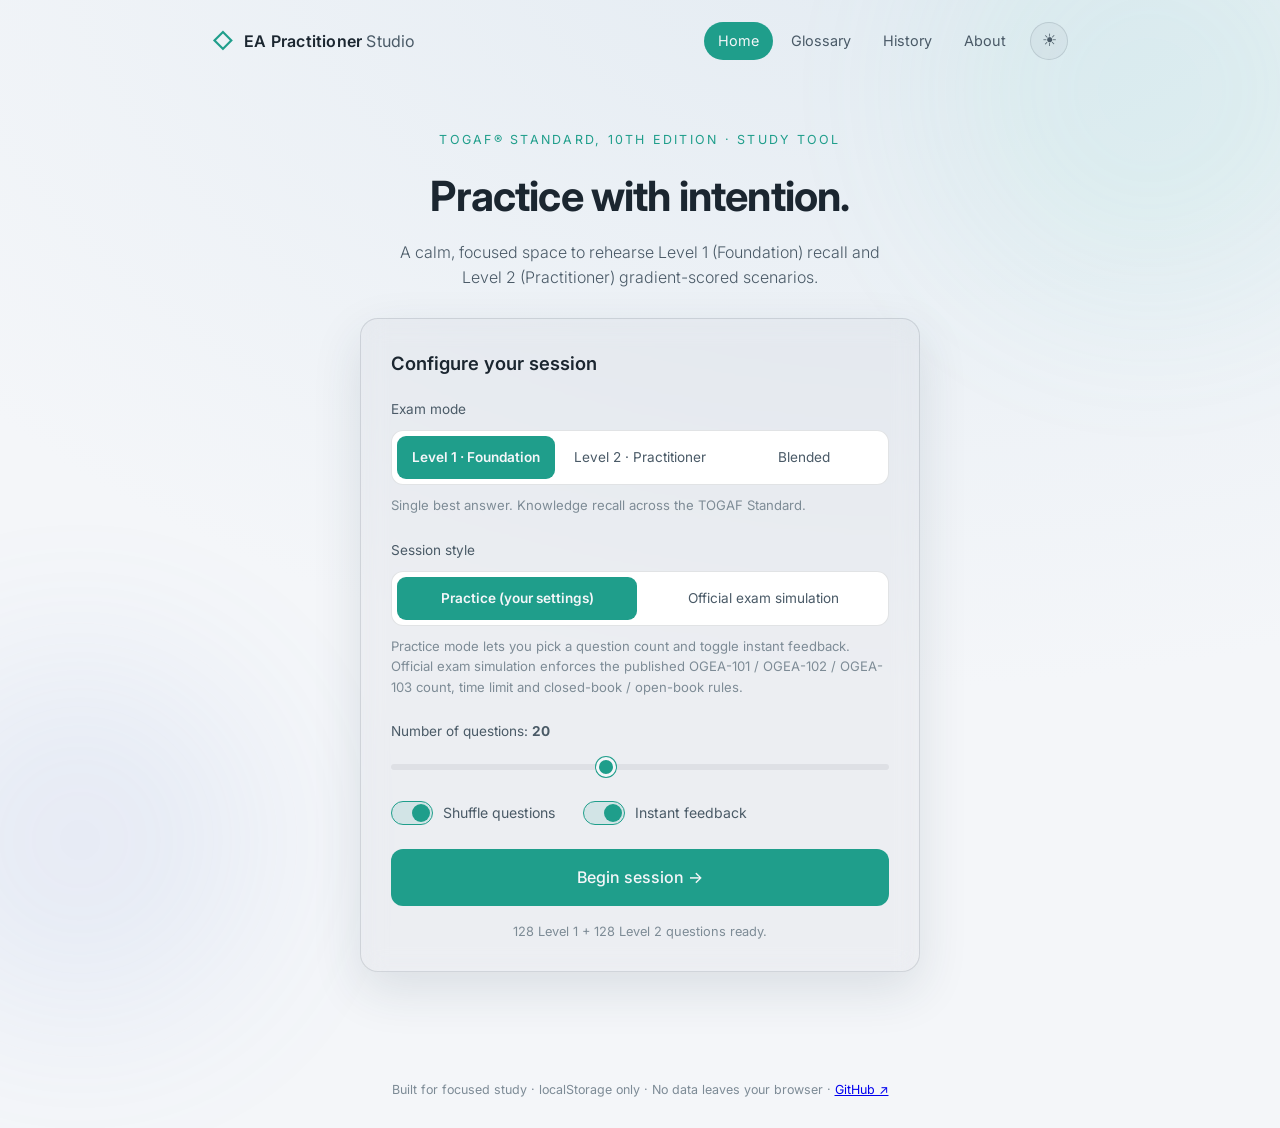
==== commit a522c14d: "Add files via upload" ====
--- a/index.html
+++ b/index.html
@@ -3,12 +3,79 @@
 <head>
   <meta charset="UTF-8" />
   <meta name="viewport" content="width=device-width, initial-scale=1.0" />
-  <title>TOGAF® EA Practitioner — Mock Exam Studio</title>
-  <link rel="icon" type="image/svg+xml" href="data:image/svg+xml,%3Csvg xmlns='http://www.w3.org/2000/svg' viewBox='0 0 64 64'%3E%3Crect width='64' height='64' rx='14' fill='%230f1418'/%3E%3Cpath d='M32 12 L50 44 L14 44 Z' fill='none' stroke='%237fd1c4' stroke-width='4' stroke-linejoin='round'/%3E%3Ccircle cx='32' cy='34' r='6' fill='%237fd1c4'/%3E%3C/svg%3E" />
+  <title>TOGAF® EA Practitioner Mock Exam Studio — Free OGEA-101 / OGEA-102 / OGEA-103 practice with 256 questions, ADM reference & diagrams</title>
+
+  <!-- ====================  SEO / discoverability  ====================
+       Canonical URL is the GitHub Pages address for this repo. The og:image
+       reuses the favicon; for a richer 1200x630 social banner, save it as
+       data/og-banner.svg and point og:image / twitter:image at it. -->
+  <meta name="description" content="Free, browser-based TOGAF Enterprise Architecture Practitioner mock-exam app aligned to TOGAF Standard 10th Edition. 128 Level 1 (Foundation) recall questions + 128 Level 2 (Practitioner) gradient-scored scenarios with the official OGEA-102 5/3/1/0 scoring, an Official Exam Simulation mode (OGEA-101/102/103 timer + pass mark), an ADM phase reference (objective, inputs, steps, outputs per phase) and 10 inline TOGAF reference diagrams. Open from file:// — no server, no tracking." />
+  <meta name="keywords" content="TOGAF, TOGAF 10, TOGAF Standard 10th Edition, TOGAF mock exam, TOGAF Practitioner, TOGAF Foundation, OGEA-101, OGEA-102, OGEA-103, Enterprise Architecture, ADM, Architecture Development Method, EA Practitioner exam, TOGAF practice questions, TOGAF study guide, Open Group" />
+  <meta name="author" content="TOGAF EA Practitioner Mock Exam Studio (open-source study tool)" />
+  <meta name="robots" content="index, follow, max-image-preview:large, max-snippet:-1" />
+  <meta name="theme-color" content="#0f1418" media="(prefers-color-scheme: dark)" />
+  <meta name="theme-color" content="#f4f6f9" media="(prefers-color-scheme: light)" />
+
+  <!-- Open Graph (Facebook, LinkedIn, Slack, Discord, etc.) -->
+  <meta property="og:type" content="website" />
+  <meta property="og:site_name" content="TOGAF EA Practitioner Mock Exam Studio" />
+  <meta property="og:title" content="TOGAF® EA Practitioner — Free Mock Exam Studio (TOGAF 10)" />
+  <meta property="og:description" content="Practice OGEA-101, OGEA-102 and OGEA-103 with 256 original study questions, the official 5/3/1/0 gradient, exam-mode timer, ADM phase reference and 10 inline reference diagrams. Runs from file://. No server, no tracking." />
+  <meta property="og:url" content="https://csahli.github.io/TOGAF_EA_10_Prep/" />
+  <meta property="og:image" content="https://csahli.github.io/TOGAF_EA_10_Prep/favicon.svg" />
+  <meta property="og:image:alt" content="TOGAF EA Practitioner Mock Exam Studio logo" />
+  <meta property="og:locale" content="en_US" />
+
+  <!-- Twitter / X card -->
+  <meta name="twitter:card" content="summary" />
+  <meta name="twitter:title" content="TOGAF® EA Practitioner — Free Mock Exam Studio (TOGAF 10)" />
+  <meta name="twitter:description" content="256 practice questions for OGEA-101 / OGEA-102 / OGEA-103, official 5/3/1/0 scoring, exam-mode timer, ADM phase reference, 10 diagrams. Browser-only, no tracking." />
+  <meta name="twitter:image" content="https://csahli.github.io/TOGAF_EA_10_Prep/favicon.svg" />
+  <meta name="twitter:image:alt" content="TOGAF EA Practitioner Mock Exam Studio logo" />
+
+  <!-- Canonical URL (GitHub Pages). -->
+  <link rel="canonical" href="https://csahli.github.io/TOGAF_EA_10_Prep/" />
+
+  <!-- JSON-LD structured data: helps Google understand this is a free
+       educational web app for a specific exam, not generic content. -->
+  <script type="application/ld+json">
+  {
+    "@context": "https://schema.org",
+    "@type": "WebApplication",
+    "name": "TOGAF EA Practitioner Mock Exam Studio",
+    "alternateName": ["TOGAF 10 Mock Exam", "OGEA-101 OGEA-102 Practice", "TOGAF EA Practitioner Practice Exam"],
+    "description": "Browser-based study tool for the TOGAF Enterprise Architecture Foundation (OGEA-101) and Practitioner (OGEA-102) exams. 128 Foundation questions + 128 gradient-scored Practitioner scenarios aligned to TOGAF Standard, 10th Edition.",
+    "applicationCategory": "EducationalApplication",
+    "applicationSubCategory": "Test Preparation",
+    "educationalUse": ["exam preparation", "self-study"],
+    "operatingSystem": "Any (modern web browser)",
+    "browserRequirements": "Requires a modern browser with JavaScript and localStorage",
+    "isAccessibleForFree": true,
+    "offers": {
+      "@type": "Offer",
+      "price": "0",
+      "priceCurrency": "USD"
+    },
+    "inLanguage": "en",
+    "about": [
+      { "@type": "Thing", "name": "TOGAF Standard, 10th Edition" },
+      { "@type": "Thing", "name": "Enterprise Architecture" },
+      { "@type": "Thing", "name": "Architecture Development Method (ADM)" }
+    ],
+    "audience": {
+      "@type": "EducationalAudience",
+      "educationalRole": "student"
+    },
+    "license": "https://opensource.org/licenses/MIT"
+  }
+  </script>
+  <!-- =================  end SEO / discoverability  ================= -->
+
+  <link rel="icon" type="image/svg+xml" href="favicon.svg" />
   <link rel="preconnect" href="https://fonts.googleapis.com" />
   <link rel="preconnect" href="https://fonts.gstatic.com" crossorigin />
   <link href="https://fonts.googleapis.com/css2?family=Inter:wght@300;400;500;600;700&display=swap" rel="stylesheet" />
-  <link rel="stylesheet" href="styles.css?v=8" />
+  <link rel="stylesheet" href="styles.css?v=16" />
 
   <script>
     // Apply saved/preferred theme before first paint to avoid a white-flash.
@@ -182,234 +249,20 @@
         <div class="glossary-cats" id="glossaryCats" role="group" aria-label="Filter glossary by category"></div>
       </div>
 
-      <!-- Recreated reference diagrams (original inline SVG, not copied artwork).
-           SVG-scoped CSS lives in styles.css under "SVG diagram styling".
-           Each card is click-to-zoom (see app.js wireDiagramZoom). -->
-      <p class="diagram-hint">Click any diagram to enlarge.</p>
-      <div class="diagram-deck" id="diagramDeck">
-        <figure class="diagram-card">
-          <figcaption>The ADM Cycle</figcaption>
-          <svg viewBox="0 0 320 340" class="svg-diagram" role="img" aria-label="TOGAF ADM cycle diagram: Preliminary phase sits above the wheel of eight phases A through H, which connect clockwise around the central Requirements Management circle">
-            <defs>
-              <marker id="adm-arrowhead" markerWidth="8" markerHeight="8" refX="7" refY="3" orient="auto">
-                <path d="M0,0 L7,3 L0,6 Z" fill="var(--accent)" />
-              </marker>
-            </defs>
-            <g id="admRing"></g>
-            <circle cx="160" cy="175" r="42" class="adm-core" />
-            <text x="160" y="171" text-anchor="middle" class="adm-core-lbl">Requirements</text>
-            <text x="160" y="185" text-anchor="middle" class="adm-core-lbl">Management</text>
-          </svg>
-        </figure>
-
-        <figure class="diagram-card">
-          <figcaption>Enterprise Continuum</figcaption>
-          <svg viewBox="0 0 360 180" class="svg-diagram" role="img" aria-label="Enterprise Continuum diagram">
-            <defs>
-              <marker id="ec-arrowhead" markerWidth="8" markerHeight="8" refX="6" refY="3" orient="auto">
-                <path d="M0,0 L6,3 L0,6 Z" fill="var(--accent)" />
-              </marker>
-            </defs>
-            <text x="10" y="24" class="ec-row">Architecture Continuum</text>
-            <rect x="10" y="30" width="70" height="34" rx="6" class="ec-box" /><text x="45" y="51" class="ec-lbl">Foundation</text>
-            <rect x="98" y="30" width="70" height="34" rx="6" class="ec-box" /><text x="133" y="51" class="ec-lbl">Common</text>
-            <rect x="186" y="30" width="70" height="34" rx="6" class="ec-box" /><text x="221" y="51" class="ec-lbl">Industry</text>
-            <rect x="274" y="30" width="76" height="34" rx="6" class="ec-box" /><text x="312" y="51" class="ec-lbl">Org-Specific</text>
-            <path d="M20 78 H 340" class="ec-arrow" marker-end="url(#ec-arrowhead)" />
-            <text x="10" y="118" class="ec-row">Solutions Continuum</text>
-            <rect x="10" y="124" width="70" height="34" rx="6" class="ec-box" /><text x="45" y="145" class="ec-lbl">Products</text>
-            <rect x="98" y="124" width="70" height="34" rx="6" class="ec-box" /><text x="133" y="145" class="ec-lbl">Systems</text>
-            <rect x="186" y="124" width="70" height="34" rx="6" class="ec-box" /><text x="221" y="145" class="ec-lbl">Industry</text>
-            <rect x="274" y="124" width="76" height="34" rx="6" class="ec-box" /><text x="312" y="145" class="ec-lbl">Org-Specific</text>
-          </svg>
-        </figure>
-
-        <figure class="diagram-card">
-          <figcaption>ABB → realized by → SBB</figcaption>
-          <svg viewBox="0 0 320 130" class="svg-diagram" role="img" aria-label="Building blocks relationship diagram">
-            <defs>
-              <marker id="bb-arrowhead" markerWidth="8" markerHeight="8" refX="6" refY="3" orient="auto">
-                <path d="M0,0 L6,3 L0,6 Z" fill="var(--accent)" />
-              </marker>
-            </defs>
-            <rect x="20" y="35" width="110" height="56" rx="10" class="bb-abb" />
-            <text x="75" y="60" class="bb-lbl">ABB</text>
-            <text x="75" y="76" class="bb-sub">requirements · logical</text>
-            <path d="M132 63 H 188" class="bb-arrow" marker-end="url(#bb-arrowhead)" />
-            <text x="160" y="54" class="bb-arrow-lbl">realized by</text>
-            <rect x="190" y="35" width="110" height="56" rx="10" class="bb-sbb" />
-            <text x="245" y="60" class="bb-lbl">SBB</text>
-            <text x="245" y="76" class="bb-sub">product · physical</text>
-          </svg>
-        </figure>
-
-        <figure class="diagram-card">
-          <figcaption>Architecture Content Framework</figcaption>
-          <svg viewBox="0 0 360 220" class="svg-diagram" role="img" aria-label="Architecture Content Framework: Deliverables contain Artifacts contain Building Blocks across the four architecture domains">
-            <!-- Domain header band -->
-            <rect x="10" y="10"  width="335" height="22" rx="5" class="cf-domain" />
-            <text x="178" y="25" class="cf-domain-lbl">Business · Data · Application · Technology</text>
-            <!-- Three nested layers -->
-            <rect x="10" y="42"  width="335" height="55" rx="6" class="cf-deliv" />
-            <text x="178" y="64" class="cf-lbl-h">Deliverables</text>
-            <text x="178" y="82" class="cf-lbl-s">SoAW · Architecture Definition Document · Roadmap · Contract</text>
-            <rect x="30" y="103" width="295" height="50" rx="6" class="cf-art" />
-            <text x="178" y="124" class="cf-lbl-h">Artifacts</text>
-            <text x="178" y="142" class="cf-lbl-s">Catalogs · Matrices · Diagrams</text>
-            <rect x="50" y="160" width="255" height="50" rx="6" class="cf-bb" />
-            <text x="178" y="181" class="cf-lbl-h">Building Blocks</text>
-            <text x="178" y="199" class="cf-lbl-s">ABBs (logical) → realized by SBBs (physical)</text>
-          </svg>
-        </figure>
-
-        <figure class="diagram-card">
-          <figcaption>Architecture Repository</figcaption>
-          <svg viewBox="0 0 420 250" class="svg-diagram" role="img" aria-label="Architecture Repository: six core parts holding architectures, requirements, references, standards, governance records, and solutions">
-            <rect x="10" y="10" width="400" height="230" rx="10" class="repo-shell" />
-            <text x="210" y="32" class="repo-title">Architecture Repository</text>
-            <!-- 6 parts in a 3x2 grid (each box: 124w × 82h, 8px gutter) -->
-            <g class="repo-cells">
-              <rect x="22"  y="50"  width="124" height="82" rx="6" class="repo-cell" />
-              <text x="84"  y="74"  class="repo-cell-h">Architecture</text>
-              <text x="84"  y="90"  class="repo-cell-h">Landscape</text>
-              <text x="84"  y="110" class="repo-cell-s">Strategic · Segment</text>
-              <text x="84"  y="122" class="repo-cell-s">· Capability</text>
-
-              <rect x="154" y="50"  width="124" height="82" rx="6" class="repo-cell" />
-              <text x="216" y="74"  class="repo-cell-h">Architecture</text>
-              <text x="216" y="90"  class="repo-cell-h">Requirements</text>
-              <text x="216" y="110" class="repo-cell-s">authorised</text>
-              <text x="216" y="122" class="repo-cell-s">requirements</text>
-
-              <rect x="286" y="50"  width="124" height="82" rx="6" class="repo-cell" />
-              <text x="348" y="74"  class="repo-cell-h">Reference</text>
-              <text x="348" y="90"  class="repo-cell-h">Library</text>
-              <text x="348" y="115" class="repo-cell-s">models · patterns</text>
-
-              <rect x="22"  y="140" width="124" height="82" rx="6" class="repo-cell" />
-              <text x="84"  y="164" class="repo-cell-h">Standards</text>
-              <text x="84"  y="180" class="repo-cell-h">Library</text>
-              <text x="84"  y="200" class="repo-cell-s">tech · biz ·</text>
-              <text x="84"  y="212" class="repo-cell-s">regulatory</text>
-
-              <rect x="154" y="140" width="124" height="82" rx="6" class="repo-cell" />
-              <text x="216" y="164" class="repo-cell-h">Governance</text>
-              <text x="216" y="180" class="repo-cell-h">Repository</text>
-              <text x="216" y="200" class="repo-cell-s">decisions ·</text>
-              <text x="216" y="212" class="repo-cell-s">dispensations</text>
-
-              <rect x="286" y="140" width="124" height="82" rx="6" class="repo-cell" />
-              <text x="348" y="164" class="repo-cell-h">Solutions</text>
-              <text x="348" y="180" class="repo-cell-h">Landscape</text>
-              <text x="348" y="205" class="repo-cell-s">deployed SBBs</text>
-            </g>
-          </svg>
-        </figure>
-
-        <figure class="diagram-card">
-          <figcaption>ADM Iteration Cycles</figcaption>
-          <svg viewBox="0 0 360 220" class="svg-diagram" role="img" aria-label="Four ADM iteration cycles: Context (Prelim and A), Development (B, C, D), Transition Planning (E and F), Governance (G and H)">
-            <!-- Phase row -->
-            <g class="iter-phases">
-              <rect x="8"   y="80" width="34" height="36" rx="5" class="iter-ph" />
-              <text x="25"  y="103" class="iter-ph-lbl">Pre</text>
-              <rect x="48"  y="80" width="34" height="36" rx="5" class="iter-ph" />
-              <text x="65"  y="103" class="iter-ph-lbl">A</text>
-              <rect x="88"  y="80" width="34" height="36" rx="5" class="iter-ph iter-dev" />
-              <text x="105" y="103" class="iter-ph-lbl">B</text>
-              <rect x="128" y="80" width="34" height="36" rx="5" class="iter-ph iter-dev" />
-              <text x="145" y="103" class="iter-ph-lbl">C</text>
-              <rect x="168" y="80" width="34" height="36" rx="5" class="iter-ph iter-dev" />
-              <text x="185" y="103" class="iter-ph-lbl">D</text>
-              <rect x="208" y="80" width="34" height="36" rx="5" class="iter-ph" />
-              <text x="225" y="103" class="iter-ph-lbl">E</text>
-              <rect x="248" y="80" width="34" height="36" rx="5" class="iter-ph" />
-              <text x="265" y="103" class="iter-ph-lbl">F</text>
-              <rect x="288" y="80" width="34" height="36" rx="5" class="iter-ph" />
-              <text x="305" y="103" class="iter-ph-lbl">G</text>
-              <rect x="328" y="80" width="22" height="36" rx="5" class="iter-ph" />
-              <text x="339" y="103" class="iter-ph-lbl">H</text>
-            </g>
-            <!-- Iteration brackets above (Context, Development) -->
-            <path d="M12 64 H 82 V 76 H 12 Z" class="iter-bracket iter-ctx" />
-            <text x="47"  y="58"  class="iter-bracket-lbl">Architecture Context</text>
-            <path d="M92 64 H 202 V 76 H 92 Z" class="iter-bracket iter-devb" />
-            <text x="147" y="58"  class="iter-bracket-lbl">Architecture Development</text>
-            <!-- Iteration brackets below (Transition, Governance) -->
-            <path d="M212 120 H 282 V 132 H 212 Z" class="iter-bracket iter-tran" />
-            <text x="247" y="150" class="iter-bracket-lbl">Transition Planning</text>
-            <path d="M292 120 H 350 V 132 H 292 Z" class="iter-bracket iter-gov" />
-            <text x="321" y="150" class="iter-bracket-lbl">Governance</text>
-            <text x="180" y="200" class="iter-foot">Requirements Management iterates throughout</text>
-          </svg>
-        </figure>
-
-        <figure class="diagram-card">
-          <figcaption>Architecture Landscape Levels</figcaption>
-          <svg viewBox="0 0 360 210" class="svg-diagram" role="img" aria-label="Architecture Landscape: Strategic level is long-term and low detail, Segment is medium, Capability is short-term and high detail">
-            <!-- Pyramid-style trapezoidal stack -->
-            <polygon points="120,20 240,20 280,70 80,70"   class="land-strat" />
-            <text x="180" y="50" class="land-lbl">Strategic</text>
-            <polygon points="80,75 280,75 320,135 40,135"  class="land-seg" />
-            <text x="180" y="110" class="land-lbl">Segment</text>
-            <polygon points="40,140 320,140 355,200 5,200" class="land-cap" />
-            <text x="180" y="175" class="land-lbl">Capability</text>
-            <!-- Axis annotations -->
-            <text x="345" y="35"  class="land-axis" text-anchor="end">long term · low detail</text>
-            <text x="345" y="195" class="land-axis" text-anchor="end">short term · high detail</text>
-          </svg>
-        </figure>
-
-        <figure class="diagram-card">
-          <figcaption>Stakeholder Power / Interest</figcaption>
-          <svg viewBox="0 0 360 220" class="svg-diagram" role="img" aria-label="Stakeholder Power versus Interest matrix: four quadrants — Keep Satisfied, Key Players, Minimal Effort, Keep Informed">
-            <!-- Four quadrants -->
-            <rect x="60"  y="20"  width="130" height="80" class="sm-q sm-ks" />
-            <text x="125" y="50"  class="sm-q-h">Keep Satisfied</text>
-            <text x="125" y="68"  class="sm-q-s">high power</text>
-            <text x="125" y="82"  class="sm-q-s">low interest</text>
-            <rect x="190" y="20"  width="130" height="80" class="sm-q sm-kp" />
-            <text x="255" y="50"  class="sm-q-h">Key Players</text>
-            <text x="255" y="68"  class="sm-q-s">high power</text>
-            <text x="255" y="82"  class="sm-q-s">high interest · manage closely</text>
-            <rect x="60"  y="100" width="130" height="80" class="sm-q sm-me" />
-            <text x="125" y="130" class="sm-q-h">Minimal Effort</text>
-            <text x="125" y="148" class="sm-q-s">low power</text>
-            <text x="125" y="162" class="sm-q-s">low interest</text>
-            <rect x="190" y="100" width="130" height="80" class="sm-q sm-ki" />
-            <text x="255" y="130" class="sm-q-h">Keep Informed</text>
-            <text x="255" y="148" class="sm-q-s">low power</text>
-            <text x="255" y="162" class="sm-q-s">high interest</text>
-            <!-- Axes -->
-            <text x="40"  y="100" class="sm-axis" transform="rotate(-90 40 100)">Power</text>
-            <text x="190" y="205" class="sm-axis" text-anchor="middle">Interest</text>
-          </svg>
-        </figure>
-
-        <figure class="diagram-card">
-          <figcaption>Architecture Partitioning</figcaption>
-          <svg viewBox="0 0 360 200" class="svg-diagram" role="img" aria-label="Architecture Partitioning: four partition criteria — Subject Matter, Time, Depth, Maturity">
-            <rect x="10" y="10" width="340" height="180" rx="10" class="part-shell" />
-            <text x="180" y="34" class="part-title">Partitioning criteria</text>
-            <g class="part-cells">
-              <rect x="24"  y="50"  width="150" height="60" rx="6" class="part-cell" />
-              <text x="99"  y="76"  class="part-cell-h">Subject Matter</text>
-              <text x="99"  y="94"  class="part-cell-s">apps · depts · products · sites</text>
-
-              <rect x="186" y="50"  width="150" height="60" rx="6" class="part-cell" />
-              <text x="261" y="76"  class="part-cell-h">Time</text>
-              <text x="261" y="94"  class="part-cell-s">baseline · transition · target</text>
-
-              <rect x="24"  y="118" width="150" height="60" rx="6" class="part-cell" />
-              <text x="99"  y="144" class="part-cell-h">Depth</text>
-              <text x="99"  y="162" class="part-cell-s">summary → fully elaborated</text>
-
-              <rect x="186" y="118" width="150" height="60" rx="6" class="part-cell" />
-              <text x="261" y="144" class="part-cell-h">Maturity / Volatility</text>
-              <text x="261" y="162" class="part-cell-s">stable vs. changing scope</text>
-            </g>
-          </svg>
-        </figure>
+      <!-- Reference diagrams. Source SVGs live in data/diagrams/ and are
+           bundled into data/diagrams.js by build_diagrams.py. The deck below
+           is populated dynamically by app.js renderDiagramDeck(). -->
+      <p class="diagram-hint">Click any diagram to enlarge and read its description.</p>
+      <div class="diagram-deck" id="diagramDeck"></div>
+
+      <!-- ADM Phases pseudo-category view: phase picker on the left, tabbed
+           detail panel on the right. Populated by app.js renderAdmPhases(). -->
+      <div class="adm-phases-view hidden" id="admPhasesView">
+        <p class="adm-phases-hint">Select an ADM phase to see its objective, inputs, steps and outputs.</p>
+        <div class="adm-phases-layout">
+          <nav class="adm-phase-picker" id="admPhasePicker" aria-label="ADM phase selector"></nav>
+          <section class="adm-phase-detail" id="admPhaseDetail" aria-live="polite"></section>
+        </div>
       </div>
 
       <div class="glossary-list" id="glossaryList"></div>
@@ -437,12 +290,17 @@
           TOGAF® is a registered trademark of The Open Group.</p>
         <p class="disclaimer">Score history is stored locally in your browser (localStorage)
           and never leaves your machine. Use “Export JSON” in History to save a file copy.</p>
+        <p class="about-source">Open-source on GitHub —
+          <a href="https://github.com/csahli/TOGAF_EA_10_Exam_Mock" target="_blank" rel="noopener">view the source, report issues, or contribute ↗</a>.
+        </p>
       </div>
     </section>
 
   </main>
 
-  <!-- Diagram zoom modal — populated by app.js when a diagram card is clicked. -->
+  <!-- Diagram zoom modal — populated by app.js when a diagram card is clicked.
+       Layout: SVG on the left, description text on the right (stacks on narrow
+       screens). See styles.css ".diagram-modal-*" rules. -->
   <div id="diagramModal" class="diagram-modal hidden" role="dialog" aria-modal="true" aria-labelledby="diagramModalTitle">
     <div class="diagram-modal-backdrop" data-close="1"></div>
     <div class="diagram-modal-panel" role="document">
@@ -450,18 +308,28 @@
         <h3 id="diagramModalTitle" class="diagram-modal-title"></h3>
         <button type="button" id="diagramModalClose" class="diagram-modal-close" aria-label="Close diagram">×</button>
       </div>
-      <div id="diagramModalBody" class="diagram-modal-body"></div>
+      <div class="diagram-modal-content">
+        <div id="diagramModalBody" class="diagram-modal-body"></div>
+        <aside class="diagram-modal-aside">
+          <p id="diagramModalDesc" class="diagram-modal-desc"></p>
+        </aside>
+      </div>
     </div>
   </div>
 
   <!-- Screen-reader announcer used by app.js for throttled timer milestones. -->
   <div id="liveRegion" class="sr-only" aria-live="polite" aria-atomic="true"></div>
 
-  <footer class="footer">Built for focused study · localStorage only · No data leaves your browser</footer>
+  <footer class="footer">
+    Built for focused study · localStorage only · No data leaves your browser
+    · <a href="https://github.com/csahli/TOGAF_EA_10_Exam_Mock" target="_blank" rel="noopener" class="footer-link">GitHub ↗</a>
+  </footer>
 
   <script src="data/questions_level1.js?v=3"></script>
   <script src="data/questions_level2.js?v=3"></script>
   <script src="data/glossary.js?v=3"></script>
-  <script src="app.js?v=7"></script>
+  <script src="data/diagrams.js?v=5"></script>
+  <script src="data/adm_phases.js?v=1"></script>
+  <script src="app.js?v=12"></script>
 </body>
 </html>
--- a/styles.css
+++ b/styles.css
@@ -234,6 +234,8 @@
 
 .feedback { margin-top: 20px; padding: 16px 18px; border-radius: var(--radius-sm); background: var(--surface-2); border-left: 3px solid var(--accent); font-size: 0.9rem; color: var(--text-dim); animation: rise 0.3s var(--ease); }
 .feedback strong { color: var(--text); }
+.feedback-ref { margin-top: 10px; padding-top: 8px; border-top: 1px solid var(--border); font-size: 0.78rem; color: var(--text-faint); font-style: italic; }
+.feedback-ref strong { color: var(--text-dim); font-style: normal; }
 
 .quiz-foot { display: flex; justify-content: space-between; margin-top: 22px; gap: 12px; }
 
@@ -306,8 +308,8 @@
 }
 .cat-chip:hover { color: var(--text); border-color: var(--accent); }
 .cat-chip.is-active { background: var(--accent); color: var(--bg); border-color: var(--accent); font-weight: 600; }
-.cat-chip-diagrams { border-style: dashed; }
-.cat-chip-diagrams::before { content: "▦"; margin-right: 6px; opacity: 0.75; }
+.cat-chip-special { border-style: dashed; }
+.cat-chip-special::before { content: "◆"; margin-right: 6px; opacity: 0.75; font-size: 0.7em; vertical-align: 1px; }
 
 /* diagram deck */
 .diagram-hint { font-size: 0.78rem; color: var(--text-faint); margin-bottom: 10px; font-style: italic; }
@@ -345,7 +347,7 @@
   position: relative; z-index: 1;
   background: var(--bg-soft); border: 1px solid var(--border); border-radius: var(--radius);
   box-shadow: var(--shadow);
-  max-width: min(960px, 95vw); width: 100%;
+  max-width: min(1200px, 96vw); width: 100%;
   max-height: 92vh; display: flex; flex-direction: column;
   animation: rise 0.25s var(--ease);
 }
@@ -362,14 +364,32 @@
   transition: all 0.2s var(--ease);
 }
 .diagram-modal-close:hover { color: var(--text); background: var(--surface-2); border-color: var(--accent); }
+/* Side-by-side SVG + description on wide screens; stacks on narrow. */
+.diagram-modal-content {
+  display: grid; grid-template-columns: minmax(0, 1.4fr) minmax(280px, 1fr);
+  gap: 0; flex: 1; min-height: 0; overflow: hidden;
+}
 .diagram-modal-body {
   padding: 28px 32px; overflow: auto; display: grid; place-items: center;
-  flex: 1; min-height: 0;
+  min-height: 0;
+}
+.diagram-modal-aside {
+  padding: 24px 28px; overflow-y: auto;
+  border-left: 1px solid var(--border);
+  background: var(--surface);
+}
+.diagram-modal-desc {
+  margin: 0; color: var(--text); font-size: 0.92rem; line-height: 1.6;
 }
 .svg-diagram-zoomed {
   width: 100%; height: auto;
-  max-width: min(880px, 88vw);
+  max-width: min(700px, 70vw);
   max-height: 72vh;
+}
+@media (max-width: 760px) {
+  .diagram-modal-content { grid-template-columns: 1fr; }
+  .diagram-modal-aside { border-left: none; border-top: 1px solid var(--border); max-height: 38vh; }
+  .svg-diagram-zoomed { max-width: 92vw; max-height: 50vh; }
 }
 
 /* glossary entries */
@@ -394,6 +414,85 @@
   .result-actions { flex-direction: column; }
 }
 
+/* ---------- ADM Phases reference (special glossary mode) ---------- */
+.adm-phases-view { margin-bottom: 30px; }
+.adm-phases-hint { font-size: 0.78rem; color: var(--text-faint); margin-bottom: 14px; font-style: italic; }
+.adm-phases-layout {
+  display: grid; gap: 18px;
+  grid-template-columns: minmax(180px, 220px) minmax(0, 1fr);
+  align-items: start;
+}
+.adm-phase-picker {
+  display: flex; flex-direction: column; gap: 6px;
+}
+.adm-phase-btn {
+  display: flex; align-items: center; gap: 12px;
+  font: inherit; text-align: left; cursor: pointer;
+  background: var(--surface); border: 1px solid var(--border); color: var(--text);
+  border-radius: var(--radius-sm); padding: 10px 14px;
+  transition: all 0.18s var(--ease);
+}
+.adm-phase-btn:hover { border-color: var(--accent); background: var(--surface-2); }
+.adm-phase-btn.is-active { background: var(--accent-soft); border-color: var(--accent); }
+.adm-phase-code {
+  flex-shrink: 0; min-width: 28px; height: 26px;
+  display: grid; place-items: center;
+  border-radius: 6px; background: var(--surface-2);
+  font-size: 0.78rem; font-weight: 700; color: var(--text-dim);
+  padding: 0 8px;
+}
+.adm-phase-btn.is-active .adm-phase-code { background: var(--accent); color: var(--bg); }
+.adm-phase-name { font-size: 0.86rem; color: var(--text-dim); }
+.adm-phase-btn.is-active .adm-phase-name { color: var(--text); font-weight: 500; }
+
+.adm-phase-detail {
+  background: var(--surface); border: 1px solid var(--border);
+  border-radius: var(--radius-sm); padding: 22px 26px;
+  min-height: 320px;
+}
+.adm-detail-head { margin-bottom: 14px; }
+.adm-detail-title { font-size: 1.1rem; font-weight: 600; color: var(--text); margin: 0; }
+.adm-tabs {
+  display: flex; gap: 4px; flex-wrap: wrap;
+  border-bottom: 1px solid var(--border);
+  margin-bottom: 18px;
+}
+.adm-tab {
+  font: inherit; cursor: pointer;
+  background: none; border: none; color: var(--text-dim);
+  padding: 9px 16px; border-radius: 8px 8px 0 0;
+  font-size: 0.86rem; font-weight: 500;
+  border-bottom: 2px solid transparent; margin-bottom: -1px;
+  transition: color 0.18s var(--ease), border-color 0.18s var(--ease), background 0.18s var(--ease);
+}
+.adm-tab:hover { color: var(--text); }
+.adm-tab.is-active { color: var(--accent); border-bottom-color: var(--accent); background: var(--accent-soft); }
+.adm-tabpanel { animation: rise 0.25s var(--ease); }
+.adm-objective {
+  color: var(--text); font-size: 0.95rem; line-height: 1.6;
+  margin: 0;
+}
+.adm-list {
+  margin: 0; padding-left: 22px;
+  color: var(--text); font-size: 0.92rem; line-height: 1.55;
+}
+.adm-list li { margin-bottom: 6px; }
+.adm-list li::marker { color: var(--accent); }
+.adm-ref {
+  margin-top: 22px; padding-top: 14px;
+  border-top: 1px solid var(--border);
+  font-size: 0.78rem; color: var(--text-faint); font-style: italic;
+}
+.adm-ref strong { color: var(--text-dim); font-style: normal; }
+
+@media (max-width: 640px) {
+  .adm-phases-layout { grid-template-columns: 1fr; }
+  .adm-phase-picker {
+    display: grid; grid-template-columns: repeat(auto-fit, minmax(110px, 1fr));
+  }
+}
+
+
 /* ---------- SVG diagram styling ----------
    Scoped to .svg-diagram to keep these rules from leaking. Previously these
    lived inline inside <svg><defs><style> blocks in index.html. */
@@ -404,7 +503,7 @@
 .svg-diagram .adm-core-lbl { fill: var(--accent); font-size: 10px; font-weight: 600; font-family: Inter, sans-serif; }
 .svg-diagram .adm-arrow { fill: none; stroke: var(--accent); stroke-width: 1.5; opacity: 0.7; }
 .svg-diagram .adm-prelim { fill: var(--accent-soft); stroke: var(--accent); stroke-width: 1.5; }
-.svg-diagram .adm-prelim-lbl { fill: var(--accent); font-size: 11px; font-weight: 700; font-family: Inter, sans-serif; }
+.svg-diagram .adm-prelim-lbl { fill: var(--accent); font-size: 9px; font-weight: 700; font-family: Inter, sans-serif; }
 .svg-diagram .adm-connector { fill: none; stroke: var(--accent); stroke-width: 1.5; opacity: 0.85; }
 
 .svg-diagram .ec-box { fill: var(--surface-2); stroke: var(--border); }
@@ -418,6 +517,19 @@
 .svg-diagram .bb-sub { fill: var(--text-dim); font-size: 9px; font-family: Inter, sans-serif; text-anchor: middle; }
 .svg-diagram .bb-arrow { fill: none; stroke: var(--accent); stroke-width: 2; }
 .svg-diagram .bb-arrow-lbl { fill: var(--text-dim); font-size: 10px; font-family: Inter, sans-serif; text-anchor: middle; }
+
+/* TOGAF Enterprise Metamodel */
+.svg-diagram .mm-band-bg   { stroke: var(--border); }
+.svg-diagram .mm-band-mot  { fill: rgba(167, 184, 216, 0.22); }
+.svg-diagram .mm-band-biz  { fill: rgba(127, 209, 196, 0.22); }
+.svg-diagram .mm-band-data { fill: rgba(127, 209, 164, 0.18); }
+.svg-diagram .mm-band-app  { fill: rgba(230, 194, 122, 0.18); }
+.svg-diagram .mm-band-tech { fill: rgba(224, 138, 138, 0.16); }
+.svg-diagram .mm-band-real { fill: rgba(167, 184, 216, 0.14); }
+.svg-diagram .mm-band-lbl  { fill: var(--text); font-size: 11px; font-weight: 700; font-family: Inter, sans-serif; text-anchor: middle; }
+.svg-diagram .mm-entity    { fill: var(--bg-soft); stroke: var(--border); }
+.svg-diagram .mm-entity-lbl{ fill: var(--text); font-size: 10px; font-weight: 500; font-family: Inter, sans-serif; text-anchor: middle; }
+.svg-diagram .mm-trace     { fill: none; stroke: var(--accent); stroke-width: 1.5; opacity: 0.6; }
 
 /* Content Framework */
 .svg-diagram .cf-domain { fill: var(--accent); }
@@ -436,13 +548,15 @@
 .svg-diagram .repo-cell-s { fill: var(--text-dim); font-size: 8.5px; font-family: Inter, sans-serif; text-anchor: middle; }
 
 /* Iteration cycles */
-.svg-diagram .iter-ph     { fill: var(--surface-2); stroke: var(--border); }
-.svg-diagram .iter-dev    { fill: var(--accent-soft); stroke: var(--accent); }
-.svg-diagram .iter-ph-lbl { fill: var(--text); font-size: 11px; font-weight: 600; font-family: Inter, sans-serif; text-anchor: middle; }
-.svg-diagram .iter-bracket     { fill: var(--accent-soft); stroke: var(--accent); opacity: 0.7; }
-.svg-diagram .iter-ctx, .svg-diagram .iter-tran { fill: rgba(167, 184, 216, 0.20); stroke: var(--accent-2); }
-.svg-diagram .iter-bracket-lbl { fill: var(--text-dim); font-size: 9px; font-family: Inter, sans-serif; text-anchor: middle; font-weight: 600; }
-.svg-diagram .iter-foot { fill: var(--text-faint); font-size: 9px; font-style: italic; font-family: Inter, sans-serif; text-anchor: middle; }
+.svg-diagram .iter2-ph          { fill: var(--surface-2); stroke: var(--border); stroke-width: 1; }
+.svg-diagram .iter2-ph-lbl      { fill: var(--text); font-size: 13px; font-weight: 700; font-family: Inter, sans-serif; text-anchor: middle; }
+.svg-diagram .iter2-bar         { stroke-width: 0; }
+.svg-diagram .iter2-bar-ctx     { fill: var(--accent-2); opacity: 0.55; }
+.svg-diagram .iter2-bar-dev     { fill: var(--accent);   opacity: 0.85; }
+.svg-diagram .iter2-bar-tran    { fill: var(--warn);     opacity: 0.65; }
+.svg-diagram .iter2-bar-gov     { fill: var(--good);     opacity: 0.65; }
+.svg-diagram .iter2-bar-lbl     { fill: var(--text); font-size: 11px; font-weight: 600; font-family: Inter, sans-serif; text-anchor: middle; }
+.svg-diagram .iter2-foot        { fill: var(--text-dim); font-size: 10px; font-style: italic; font-family: Inter, sans-serif; text-anchor: middle; }
 
 /* Architecture Landscape (stacked trapezoids) */
 .svg-diagram .land-strat { fill: var(--accent-soft); stroke: var(--accent); }
